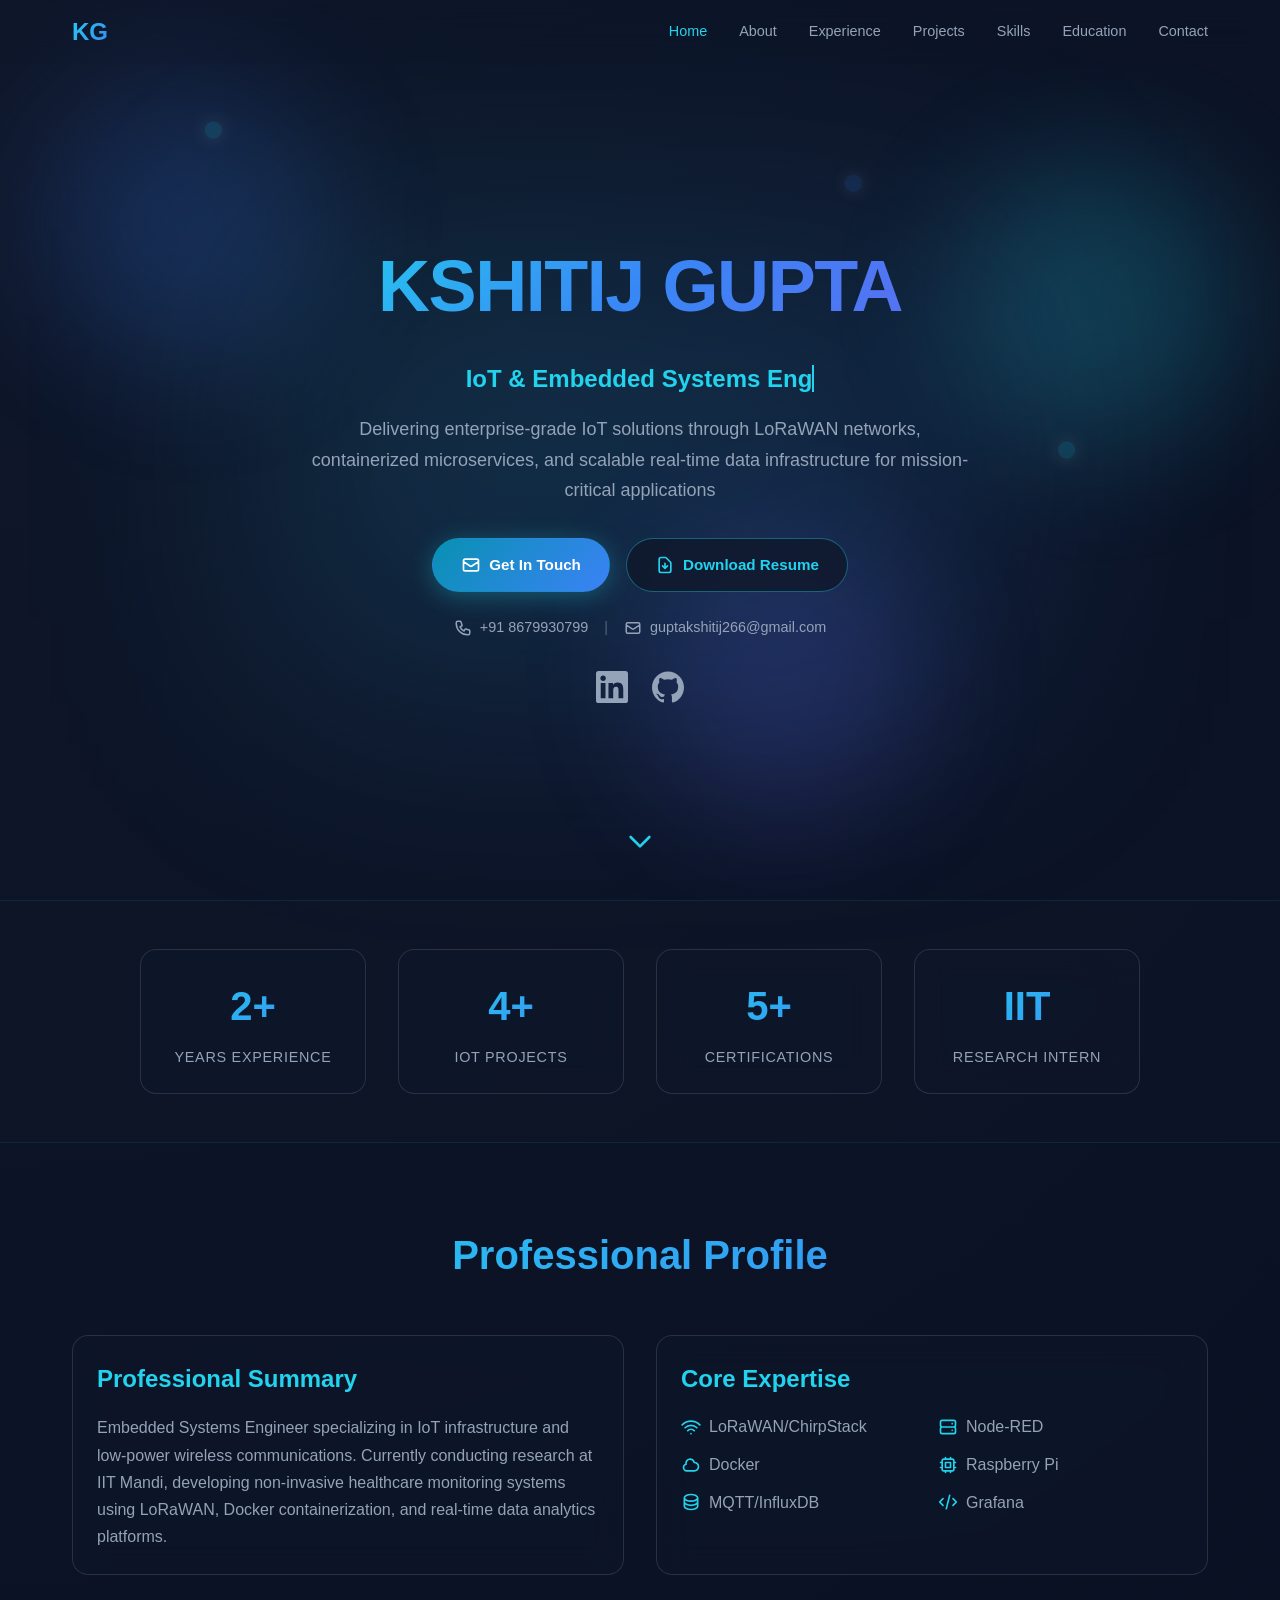
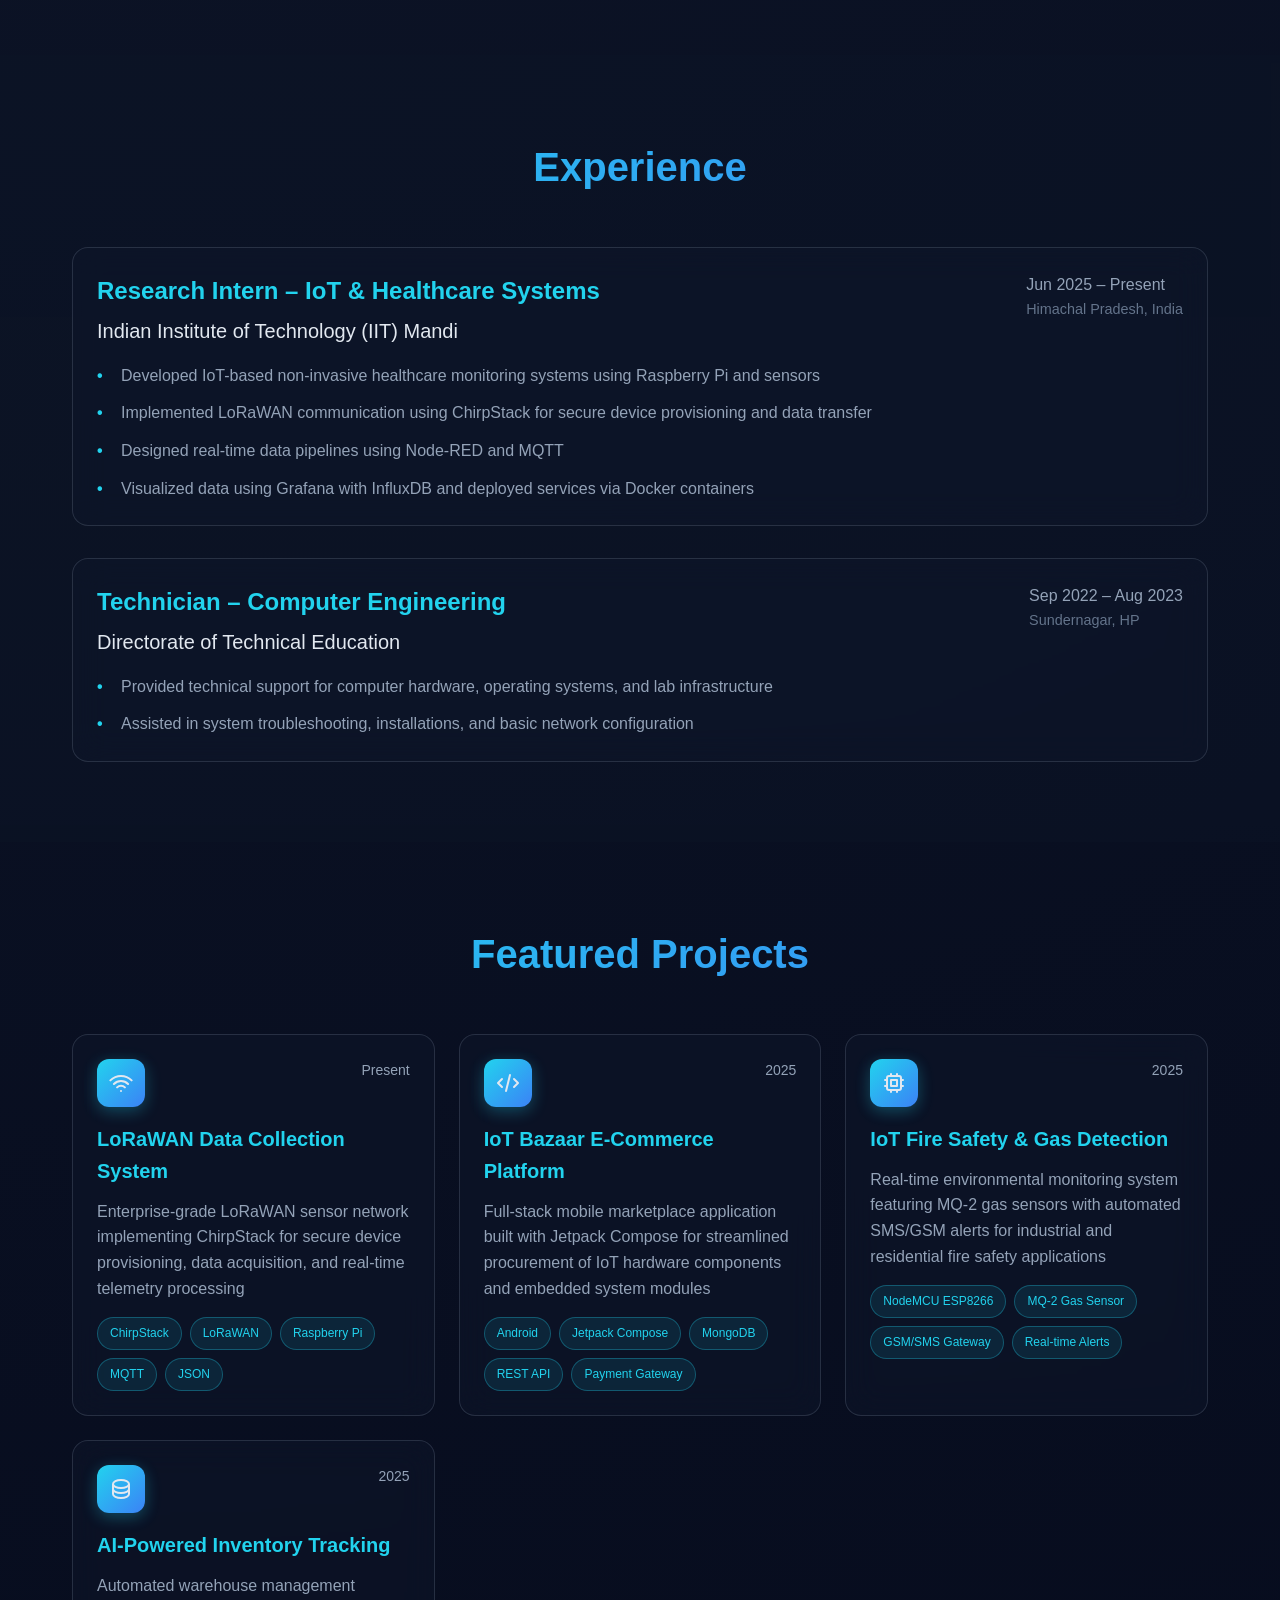
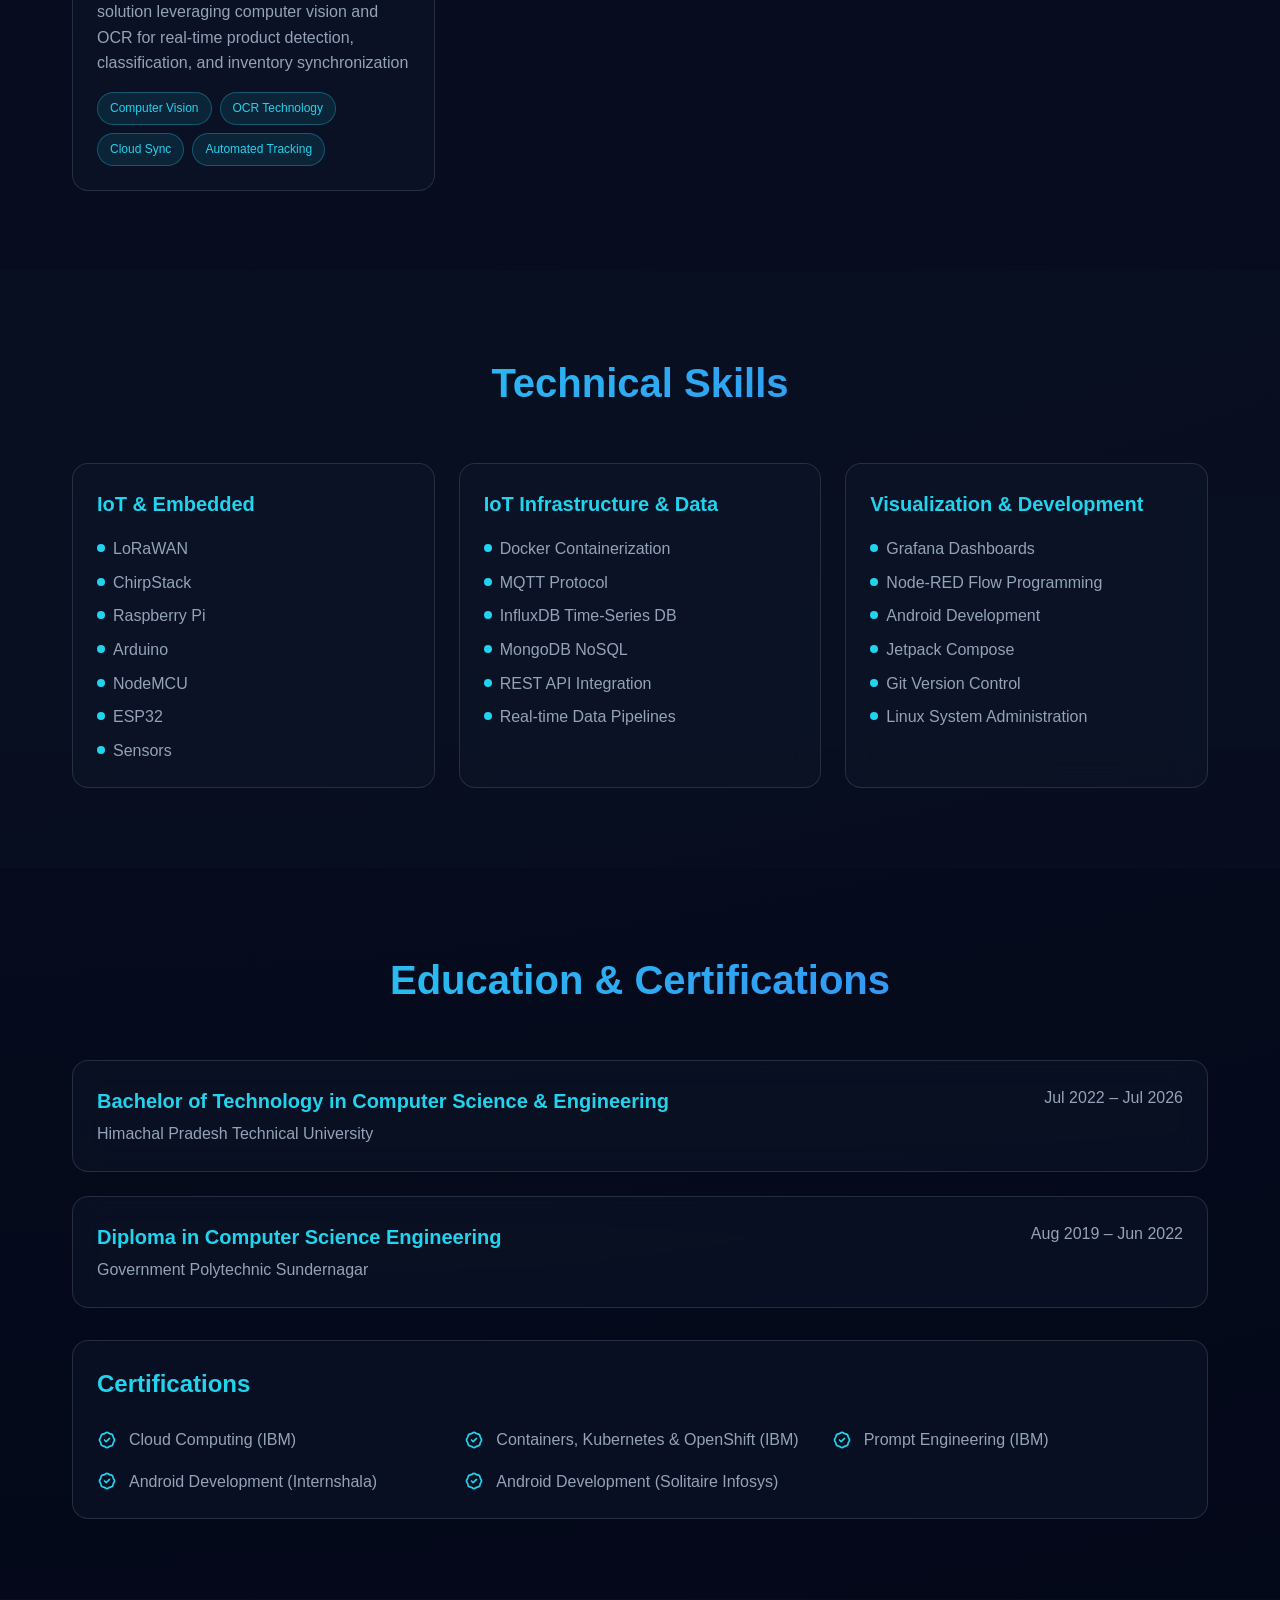
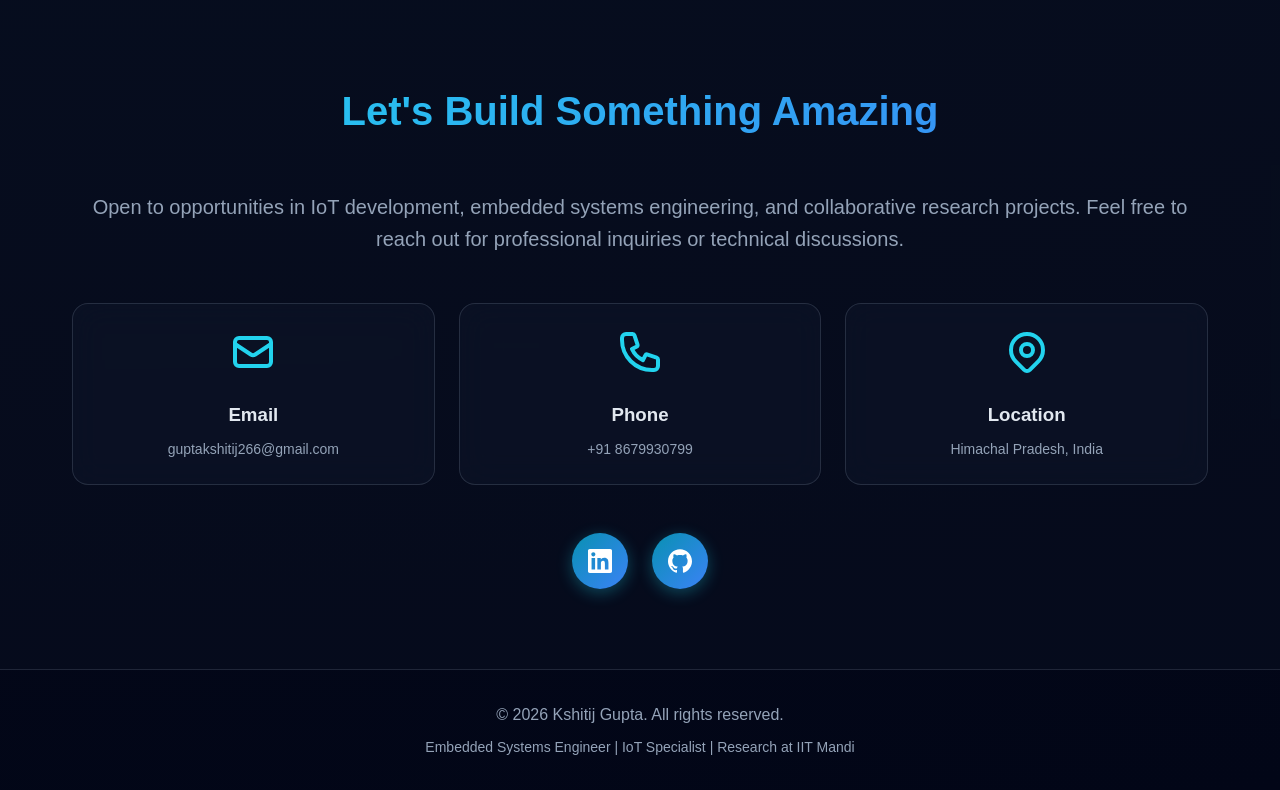
==== index.html @ f79d1b18 "Initial portfolio commit - Professional IoT & Embedded Systems portfolio" ====
<!DOCTYPE html>
<html lang="en">
<head>
  <meta charset="UTF-8">
  <meta name="viewport" content="width=device-width, initial-scale=1.0">
  <title>Kshitij Gupta - IoT & Embedded Systems Engineer | Research at IIT Mandi</title>
  <meta name="description" content="IoT & Embedded Systems Engineer specializing in LoRaWAN networks, real-time data infrastructure, and enterprise IoT solutions. Research Intern at IIT Mandi.">
  <meta name="keywords" content="IoT Engineer, Embedded Systems, LoRaWAN, MQTT, Grafana, Docker, IIT Mandi, Kshitij Gupta">
  <meta name="author" content="Kshitij Gupta">
  
  <!-- Open Graph / Social Media -->
  <meta property="og:type" content="website">
  <meta property="og:title" content="Kshitij Gupta - IoT & Embedded Systems Engineer">
  <meta property="og:description" content="Delivering enterprise-grade IoT solutions through LoRaWAN networks and scalable real-time data infrastructure.">
  <meta property="og:url" content="https://kshitijgupta2307.github.io">
  
  <meta name="twitter:card" content="summary_large_image">
  <meta name="twitter:title" content="Kshitij Gupta - IoT & Embedded Systems Engineer">
  
  <!-- Favicon -->
  <link rel="icon" type="image/svg+xml" href="data:image/svg+xml,<svg xmlns='http://www.w3.org/2000/svg' viewBox='0 0 100 100'><text y='0.9em' font-size='90'>⚡</text></svg>">
  
  <link rel="stylesheet" href="style.css">
</head>
<body>
  <!-- Animated Background -->
  <div class="bg-animation">
    <div class="blob blob-1"></div>
    <div class="blob blob-2"></div>
    <div class="blob blob-3"></div>
    <!-- IoT Animated Circuit -->
    <svg class="iot-circuit" viewBox="0 0 1200 800" xmlns="http://www.w3.org/2000/svg">
      <defs>
        <linearGradient id="circuitGradient" x1="0%" y1="0%" x2="100%" y2="100%">
          <stop offset="0%" style="stop-color:#22d3ee;stop-opacity:0.6" />
          <stop offset="100%" style="stop-color:#3b82f6;stop-opacity:0.6" />
        </linearGradient>
      </defs>
      <!-- Circuit paths -->
      <path class="circuit-line" d="M50,100 L200,100 L200,200 L350,200" stroke="url(#circuitGradient)" stroke-width="2" fill="none" />
      <path class="circuit-line" d="M600,150 L800,150 L800,300" stroke="url(#circuitGradient)" stroke-width="2" fill="none" />
      <path class="circuit-line" d="M1000,400 L1150,400 L1150,550" stroke="url(#circuitGradient)" stroke-width="2" fill="none" />
      <!-- Microchip nodes -->
      <circle class="chip-node" cx="200" cy="100" r="8" fill="#22d3ee" />
      <circle class="chip-node" cx="800" cy="150" r="8" fill="#3b82f6" />
      <circle class="chip-node" cx="1000" cy="400" r="8" fill="#22d3ee" />
      <!-- Data packets -->
      <circle class="data-packet packet-1" cx="50" cy="100" r="4" fill="#22d3ee" />
      <circle class="data-packet packet-2" cx="600" cy="150" r="4" fill="#3b82f6" />
      <circle class="data-packet packet-3" cx="1000" cy="400" r="4" fill="#22d3ee" />
    </svg>
  </div>

  <!-- Navigation -->
  <header class="site-header" id="header">
    <div class="wrap header-inner">
      <div class="brand-logo">KG</div>
      <nav class="nav" id="nav">
        <a href="#home" class="nav-link active">Home</a>
        <a href="#about" class="nav-link">About</a>
        <a href="#experience" class="nav-link">Experience</a>
        <a href="#projects" class="nav-link">Projects</a>
        <a href="#skills" class="nav-link">Skills</a>
        <a href="#education" class="nav-link">Education</a>
        <a href="#contact" class="nav-link">Contact</a>
      </nav>
      <button class="mobile-menu" id="mobileMenu" aria-label="Toggle menu">
        <span></span>
        <span></span>
        <span></span>
      </button>
    </div>
  </header>

  <main>
    <!-- Hero Section -->
    <section id="home" class="hero">
      <div class="wrap hero-content">
        <div class="hero-glow"></div>
        <h1 class="hero-title">KSHITIJ GUPTA</h1>
        <p class="hero-subtitle"><span id="typewriter">IoT & Embedded Systems Engineer</span></p>
          <p class="hero-description">Delivering enterprise-grade IoT solutions through LoRaWAN networks, containerized microservices, and scalable real-time data infrastructure for mission-critical applications</p>
        <div class="cta-row">
          <a href="#contact" class="btn primary">
            <svg width="20" height="20" fill="none" stroke="currentColor" viewBox="0 0 24 24"><path stroke-linecap="round" stroke-linejoin="round" stroke-width="2" d="M3 8l7.89 5.26a2 2 0 002.22 0L21 8M5 19h14a2 2 0 002-2V7a2 2 0 00-2-2H5a2 2 0 00-2 2v10a2 2 0 002 2z"/></svg>
            Get In Touch
          </a>
          <a href="Kshitij's Resume.pdf" target="_blank" class="btn secondary" download>
            <svg width="20" height="20" fill="none" stroke="currentColor" viewBox="0 0 24 24"><path stroke-linecap="round" stroke-linejoin="round" stroke-width="2" d="M12 10v6m0 0l-3-3m3 3l3-3m2 8H7a2 2 0 01-2-2V5a2 2 0 012-2h5.586a1 1 0 01.707.293l5.414 5.414a1 1 0 01.293.707V19a2 2 0 01-2 2z"/></svg>
            Download Resume
          </a>
        </div>
        
        <div class="quick-contact">
          <a href="tel:+918679930799" class="contact-link">
            <svg width="18" height="18" fill="none" stroke="currentColor" viewBox="0 0 24 24"><path stroke-linecap="round" stroke-linejoin="round" stroke-width="2" d="M3 5a2 2 0 012-2h3.28a1 1 0 01.948.684l1.498 4.493a1 1 0 01-.502 1.21l-2.257 1.13a11.042 11.042 0 005.516 5.516l1.13-2.257a1 1 0 011.21-.502l4.493 1.498a1 1 0 01.684.949V19a2 2 0 01-2 2h-1C9.716 21 3 14.284 3 6V5z"/></svg>
            +91 8679930799
          </a>
          <span class="divider">|</span>
          <a href="https://mail.google.com/mail/?view=cm&fs=1&to=guptakshitij266@gmail.com" target="_blank" rel="noopener" class="contact-link">
            <svg width="18" height="18" fill="none" stroke="currentColor" viewBox="0 0 24 24"><path stroke-linecap="round" stroke-linejoin="round" stroke-width="2" d="M3 8l7.89 5.26a2 2 0 002.22 0L21 8M5 19h14a2 2 0 002-2V7a2 2 0 00-2-2H5a2 2 0 00-2 2v10a2 2 0 002 2z"/></svg>
            guptakshitij266@gmail.com
          </a>
        </div>

        <div class="social-links">
          <a href="https://www.linkedin.com/in/kshitij-gupta-a3615921b/" target="_blank" rel="noopener" class="social-link">
            <svg width="32" height="32" fill="currentColor" viewBox="0 0 24 24"><path d="M20.447 20.452h-3.554v-5.569c0-1.328-.027-3.037-1.852-3.037-1.853 0-2.136 1.445-2.136 2.939v5.667H9.351V9h3.414v1.561h.046c.477-.9 1.637-1.85 3.37-1.85 3.601 0 4.267 2.37 4.267 5.455v6.286zM5.337 7.433c-1.144 0-2.063-.926-2.063-2.065 0-1.138.92-2.063 2.063-2.063 1.14 0 2.064.925 2.064 2.063 0 1.139-.925 2.065-2.064 2.065zm1.782 13.019H3.555V9h3.564v11.452zM22.225 0H1.771C.792 0 0 .774 0 1.729v20.542C0 23.227.792 24 1.771 24h20.451C23.2 24 24 23.227 24 22.271V1.729C24 .774 23.2 0 22.222 0h.003z"/></svg>
          </a>
          <a href="https://github.com/KshitijGupta2307" target="_blank" rel="noopener" class="social-link">
            <svg width="32" height="32" fill="currentColor" viewBox="0 0 24 24"><path d="M12 .297c-6.63 0-12 5.373-12 12 0 5.303 3.438 9.8 8.205 11.385.6.113.82-.258.82-.577 0-.285-.01-1.04-.015-2.04-3.338.724-4.042-1.61-4.042-1.61C4.422 18.07 3.633 17.7 3.633 17.7c-1.087-.744.084-.729.084-.729 1.205.084 1.838 1.236 1.838 1.236 1.07 1.835 2.809 1.305 3.495.998.108-.776.417-1.305.76-1.605-2.665-.3-5.466-1.332-5.466-5.93 0-1.31.465-2.38 1.235-3.22-.135-.303-.54-1.523.105-3.176 0 0 1.005-.322 3.3 1.23.96-.267 1.98-.399 3-.405 1.02.006 2.04.138 3 .405 2.28-1.552 3.285-1.23 3.285-1.23.645 1.653.24 2.873.12 3.176.765.84 1.23 1.91 1.23 3.22 0 4.61-2.805 5.625-5.475 5.92.42.36.81 1.096.81 2.22 0 1.606-.015 2.896-.015 3.286 0 .315.21.69.825.57C20.565 22.092 24 17.592 24 12.297c0-6.627-5.373-12-12-12"/></svg>
          </a>
        </div>
      </div>

      <button class="scroll-down" data-target="about">
        <svg width="32" height="32" fill="none" stroke="currentColor" viewBox="0 0 24 24"><path stroke-linecap="round" stroke-linejoin="round" stroke-width="2" d="M19 9l-7 7-7-7"/></svg>
      </button>
    </section>

    <!-- Stats Section -->
    <section class="stats-section">
      <div class="wrap">
        <div class="stats-grid">
          <div class="stat-card">
            <div class="stat-number">2+</div>
            <div class="stat-label">Years Experience</div>
          </div>
          <div class="stat-card">
            <div class="stat-number">4+</div>
            <div class="stat-label">IoT Projects</div>
          </div>
          <div class="stat-card">
            <div class="stat-number">5+</div>
            <div class="stat-label">Certifications</div>
          </div>
          <div class="stat-card">
            <div class="stat-number">IIT</div>
            <div class="stat-label">Research Intern</div>
          </div>
        </div>
      </div>
    </section>

    <!-- About Section -->
    <section id="about" class="section">
      <div class="wrap">
        <h2 class="section-title">Professional Profile</h2>
        <div class="about-grid">
          <div class="card hover-lift">
            <h3 class="card-title">Professional Summary</h3>
            <p class="card-text">Embedded Systems Engineer specializing in IoT infrastructure and low-power wireless communications. Currently conducting research at IIT Mandi, developing non-invasive healthcare monitoring systems using LoRaWAN, Docker containerization, and real-time data analytics platforms.</p>
          </div>
          <div class="card hover-lift">
            <h3 class="card-title">Core Expertise</h3>
            <div class="expertise-grid">
              <div class="expertise-item">
                <svg width="20" height="20" fill="none" stroke="currentColor" viewBox="0 0 24 24"><path stroke-linecap="round" stroke-linejoin="round" stroke-width="2" d="M8.111 16.404a5.5 5.5 0 017.778 0M12 20h.01m-7.08-7.071c3.904-3.905 10.236-3.905 14.141 0M1.394 9.393c5.857-5.857 15.355-5.857 21.213 0"/></svg>
                <span>LoRaWAN/ChirpStack</span>
              </div>
              <div class="expertise-item">
                <svg width="20" height="20" fill="none" stroke="currentColor" viewBox="0 0 24 24"><path stroke-linecap="round" stroke-linejoin="round" stroke-width="2" d="M5 12h14M5 12a2 2 0 01-2-2V6a2 2 0 012-2h14a2 2 0 012 2v4a2 2 0 01-2 2M5 12a2 2 0 00-2 2v4a2 2 0 002 2h14a2 2 0 002-2v-4a2 2 0 00-2-2m-2-4h.01M17 16h.01"/></svg>
                <span>Node-RED</span>
              </div>
              <div class="expertise-item">
                <svg width="20" height="20" fill="none" stroke="currentColor" viewBox="0 0 24 24"><path stroke-linecap="round" stroke-linejoin="round" stroke-width="2" d="M3 15a4 4 0 004 4h9a5 5 0 10-.1-9.999 5.002 5.002 0 10-9.78 2.096A4.001 4.001 0 003 15z"/></svg>
                <span>Docker</span>
              </div>
              <div class="expertise-item">
                <svg width="20" height="20" fill="none" stroke="currentColor" viewBox="0 0 24 24"><path stroke-linecap="round" stroke-linejoin="round" stroke-width="2" d="M9 3v2m6-2v2M9 19v2m6-2v2M5 9H3m2 6H3m18-6h-2m2 6h-2M7 19h10a2 2 0 002-2V7a2 2 0 00-2-2H7a2 2 0 00-2 2v10a2 2 0 002 2zM9 9h6v6H9V9z"/></svg>
                <span>Raspberry Pi</span>
              </div>
              <div class="expertise-item">
                <svg width="20" height="20" fill="none" stroke="currentColor" viewBox="0 0 24 24"><path stroke-linecap="round" stroke-linejoin="round" stroke-width="2" d="M4 7v10c0 2.21 3.582 4 8 4s8-1.79 8-4V7M4 7c0 2.21 3.582 4 8 4s8-1.79 8-4M4 7c0-2.21 3.582-4 8-4s8 1.79 8 4m0 5c0 2.21-3.582 4-8 4s-8-1.79-8-4"/></svg>
                <span>MQTT/InfluxDB</span>
              </div>
              <div class="expertise-item">
                <svg width="20" height="20" fill="none" stroke="currentColor" viewBox="0 0 24 24"><path stroke-linecap="round" stroke-linejoin="round" stroke-width="2" d="M10 20l4-16m4 4l4 4-4 4M6 16l-4-4 4-4"/></svg>
                <span>Grafana</span>
              </div>
            </div>
          </div>
        </div>
      </div>
    </section>

    <!-- Experience Section -->
    <section id="experience" class="section alt-bg">
      <div class="wrap">
        <h2 class="section-title">Experience</h2>
        <div class="experience-list">
          <div class="card hover-lift">
            <div class="exp-header">
              <div class="exp-main">
                <h3 class="exp-title">Research Intern – IoT & Healthcare Systems</h3>
                <p class="exp-company">Indian Institute of Technology (IIT) Mandi</p>
              </div>
              <div class="exp-meta">
                <p class="exp-date">Jun 2025 – Present</p>
                <p class="exp-location">Himachal Pradesh, India</p>
              </div>
            </div>
            <ul class="exp-points">
              <li>Developed IoT-based non-invasive healthcare monitoring systems using Raspberry Pi and sensors</li>
              <li>Implemented LoRaWAN communication using ChirpStack for secure device provisioning and data transfer</li>
              <li>Designed real-time data pipelines using Node-RED and MQTT</li>
              <li>Visualized data using Grafana with InfluxDB and deployed services via Docker containers</li>
            </ul>
          </div>

          <div class="card hover-lift">
            <div class="exp-header">
              <div class="exp-main">
                <h3 class="exp-title">Technician – Computer Engineering</h3>
                <p class="exp-company">Directorate of Technical Education</p>
              </div>
              <div class="exp-meta">
                <p class="exp-date">Sep 2022 – Aug 2023</p>
                <p class="exp-location">Sundernagar, HP</p>
              </div>
            </div>
            <ul class="exp-points">
              <li>Provided technical support for computer hardware, operating systems, and lab infrastructure</li>
              <li>Assisted in system troubleshooting, installations, and basic network configuration</li>
            </ul>
          </div>
        </div>
      </div>
    </section>

    <!-- Projects Section -->
    <section id="projects" class="section">
      <div class="wrap">
        <h2 class="section-title">Featured Projects</h2>
        <div class="project-grid">
          <div class="card hover-lift project-card">
            <div class="project-icon">
              <svg width="24" height="24" fill="none" stroke="currentColor" viewBox="0 0 24 24"><path stroke-linecap="round" stroke-linejoin="round" stroke-width="2" d="M8.111 16.404a5.5 5.5 0 017.778 0M12 20h.01m-7.08-7.071c3.904-3.905 10.236-3.905 14.141 0M1.394 9.393c5.857-5.857 15.355-5.857 21.213 0"/></svg>
            </div>
            <span class="project-date">Present</span>
            <h3 class="project-title">LoRaWAN Data Collection System</h3>
            <p class="project-desc">Enterprise-grade LoRaWAN sensor network implementing ChirpStack for secure device provisioning, data acquisition, and real-time telemetry processing</p>
            <div class="tech-tags">
              <span>ChirpStack</span>
              <span>LoRaWAN</span>
              <span>Raspberry Pi</span>
              <span>MQTT</span>
              <span>JSON</span>
            </div>
          </div>

          <div class="card hover-lift project-card">
            <div class="project-icon">
              <svg width="24" height="24" fill="none" stroke="currentColor" viewBox="0 0 24 24"><path stroke-linecap="round" stroke-linejoin="round" stroke-width="2" d="M10 20l4-16m4 4l4 4-4 4M6 16l-4-4 4-4"/></svg>
            </div>
            <span class="project-date">2025</span>
            <h3 class="project-title">IoT Bazaar E-Commerce Platform</h3>
            <p class="project-desc">Full-stack mobile marketplace application built with Jetpack Compose for streamlined procurement of IoT hardware components and embedded system modules</p>
            <div class="tech-tags">
              <span>Android</span>
              <span>Jetpack Compose</span>
              <span>MongoDB</span>
              <span>REST API</span>
              <span>Payment Gateway</span>
            </div>
          </div>

          <div class="card hover-lift project-card">
            <div class="project-icon">
              <svg width="24" height="24" fill="none" stroke="currentColor" viewBox="0 0 24 24"><path stroke-linecap="round" stroke-linejoin="round" stroke-width="2" d="M9 3v2m6-2v2M9 19v2m6-2v2M5 9H3m2 6H3m18-6h-2m2 6h-2M7 19h10a2 2 0 002-2V7a2 2 0 00-2-2H7a2 2 0 00-2 2v10a2 2 0 002 2zM9 9h6v6H9V9z"/></svg>
            </div>
            <span class="project-date">2025</span>
            <h3 class="project-title">IoT Fire Safety & Gas Detection</h3>
            <p class="project-desc">Real-time environmental monitoring system featuring MQ-2 gas sensors with automated SMS/GSM alerts for industrial and residential fire safety applications</p>
            <div class="tech-tags">
              <span>NodeMCU ESP8266</span>
              <span>MQ-2 Gas Sensor</span>
              <span>GSM/SMS Gateway</span>
              <span>Real-time Alerts</span>
            </div>
          </div>

          <div class="card hover-lift project-card">
            <div class="project-icon">
              <svg width="24" height="24" fill="none" stroke="currentColor" viewBox="0 0 24 24"><path stroke-linecap="round" stroke-linejoin="round" stroke-width="2" d="M4 7v10c0 2.21 3.582 4 8 4s8-1.79 8-4V7M4 7c0 2.21 3.582 4 8 4s8-1.79 8-4M4 7c0-2.21 3.582-4 8-4s8 1.79 8 4m0 5c0 2.21-3.582 4-8 4s-8-1.79-8-4"/></svg>
            </div>
            <span class="project-date">2025</span>
            <h3 class="project-title">AI-Powered Inventory Tracking</h3>
            <p class="project-desc">Automated warehouse management solution leveraging computer vision and OCR for real-time product detection, classification, and inventory synchronization</p>
            <div class="tech-tags">
              <span>Computer Vision</span>
              <span>OCR Technology</span>
              <span>Cloud Sync</span>
              <span>Automated Tracking</span>
            </div>
          </div>
        </div>
      </div>
    </section>

    <!-- Skills Section -->
    <section id="skills" class="section alt-bg">
      <div class="wrap">
        <h2 class="section-title">Technical Skills</h2>
        <div class="skills-grid">
          <div class="card hover-lift skills-card">
            <h3 class="skills-category">IoT & Embedded</h3>
            <ul class="skills-list">
              <li>LoRaWAN</li>
              <li>ChirpStack</li>
              <li>Raspberry Pi</li>
              <li>Arduino</li>
              <li>NodeMCU</li>
              <li>ESP32</li>
              <li>Sensors</li>
            </ul>
          </div>

          <div class="card hover-lift skills-card">
            <h3 class="skills-category">IoT Infrastructure & Data</h3>
            <ul class="skills-list">
              <li>Docker Containerization</li>
              <li>MQTT Protocol</li>
              <li>InfluxDB Time-Series DB</li>
              <li>MongoDB NoSQL</li>
              <li>REST API Integration</li>
              <li>Real-time Data Pipelines</li>
            </ul>
          </div>

          <div class="card hover-lift skills-card">
            <h3 class="skills-category">Visualization & Development</h3>
            <ul class="skills-list">
              <li>Grafana Dashboards</li>
              <li>Node-RED Flow Programming</li>
              <li>Android Development</li>
              <li>Jetpack Compose</li>
              <li>Git Version Control</li>
              <li>Linux System Administration</li>
            </ul>
          </div>
        </div>
      </div>
    </section>

    <!-- Education Section -->
    <section id="education" class="section">
      <div class="wrap">
        <h2 class="section-title">Education & Certifications</h2>
        
        <div class="education-list">
          <div class="card hover-lift">
            <div class="edu-header">
              <div class="edu-main">
                <h3 class="edu-degree">Bachelor of Technology in Computer Science & Engineering</h3>
                <p class="edu-school">Himachal Pradesh Technical University</p>
              </div>
              <p class="edu-date">Jul 2022 – Jul 2026</p>
            </div>
          </div>

          <div class="card hover-lift">
            <div class="edu-header">
              <div class="edu-main">
                <h3 class="edu-degree">Diploma in Computer Science Engineering</h3>
                <p class="edu-school">Government Polytechnic Sundernagar</p>
              </div>
              <p class="edu-date">Aug 2019 – Jun 2022</p>
            </div>
          </div>
        </div>

        <div class="card hover-lift certifications">
          <h3 class="cert-title">Certifications</h3>
          <div class="cert-grid">
            <div class="cert-item">
              <svg width="20" height="20" fill="none" stroke="currentColor" viewBox="0 0 24 24"><path stroke-linecap="round" stroke-linejoin="round" stroke-width="2" d="M9 12l2 2 4-4M7.835 4.697a3.42 3.42 0 001.946-.806 3.42 3.42 0 014.438 0 3.42 3.42 0 001.946.806 3.42 3.42 0 013.138 3.138 3.42 3.42 0 00.806 1.946 3.42 3.42 0 010 4.438 3.42 3.42 0 00-.806 1.946 3.42 3.42 0 01-3.138 3.138 3.42 3.42 0 00-1.946.806 3.42 3.42 0 01-4.438 0 3.42 3.42 0 00-1.946-.806 3.42 3.42 0 01-3.138-3.138 3.42 3.42 0 00-.806-1.946 3.42 3.42 0 010-4.438 3.42 3.42 0 00.806-1.946 3.42 3.42 0 013.138-3.138z"/></svg>
              <span>Cloud Computing (IBM)</span>
            </div>
            <div class="cert-item">
              <svg width="20" height="20" fill="none" stroke="currentColor" viewBox="0 0 24 24"><path stroke-linecap="round" stroke-linejoin="round" stroke-width="2" d="M9 12l2 2 4-4M7.835 4.697a3.42 3.42 0 001.946-.806 3.42 3.42 0 014.438 0 3.42 3.42 0 001.946.806 3.42 3.42 0 013.138 3.138 3.42 3.42 0 00.806 1.946 3.42 3.42 0 010 4.438 3.42 3.42 0 00-.806 1.946 3.42 3.42 0 01-3.138 3.138 3.42 3.42 0 00-1.946.806 3.42 3.42 0 01-4.438 0 3.42 3.42 0 00-1.946-.806 3.42 3.42 0 01-3.138-3.138 3.42 3.42 0 00-.806-1.946 3.42 3.42 0 010-4.438 3.42 3.42 0 00.806-1.946 3.42 3.42 0 013.138-3.138z"/></svg>
              <span>Containers, Kubernetes & OpenShift (IBM)</span>
            </div>
            <div class="cert-item">
              <svg width="20" height="20" fill="none" stroke="currentColor" viewBox="0 0 24 24"><path stroke-linecap="round" stroke-linejoin="round" stroke-width="2" d="M9 12l2 2 4-4M7.835 4.697a3.42 3.42 0 001.946-.806 3.42 3.42 0 014.438 0 3.42 3.42 0 001.946.806 3.42 3.42 0 013.138 3.138 3.42 3.42 0 00.806 1.946 3.42 3.42 0 010 4.438 3.42 3.42 0 00-.806 1.946 3.42 3.42 0 01-3.138 3.138 3.42 3.42 0 00-1.946.806 3.42 3.42 0 01-4.438 0 3.42 3.42 0 00-1.946-.806 3.42 3.42 0 01-3.138-3.138 3.42 3.42 0 00-.806-1.946 3.42 3.42 0 010-4.438 3.42 3.42 0 00.806-1.946 3.42 3.42 0 013.138-3.138z"/></svg>
              <span>Prompt Engineering (IBM)</span>
            </div>
            <div class="cert-item">
              <svg width="20" height="20" fill="none" stroke="currentColor" viewBox="0 0 24 24"><path stroke-linecap="round" stroke-linejoin="round" stroke-width="2" d="M9 12l2 2 4-4M7.835 4.697a3.42 3.42 0 001.946-.806 3.42 3.42 0 014.438 0 3.42 3.42 0 001.946.806 3.42 3.42 0 013.138 3.138 3.42 3.42 0 00.806 1.946 3.42 3.42 0 010 4.438 3.42 3.42 0 00-.806 1.946 3.42 3.42 0 01-3.138 3.138 3.42 3.42 0 00-1.946.806 3.42 3.42 0 01-4.438 0 3.42 3.42 0 00-1.946-.806 3.42 3.42 0 01-3.138-3.138 3.42 3.42 0 00-.806-1.946 3.42 3.42 0 010-4.438 3.42 3.42 0 00.806-1.946 3.42 3.42 0 013.138-3.138z"/></svg>
              <span>Android Development (Internshala)</span>
            </div>
            <div class="cert-item">
              <svg width="20" height="20" fill="none" stroke="currentColor" viewBox="0 0 24 24"><path stroke-linecap="round" stroke-linejoin="round" stroke-width="2" d="M9 12l2 2 4-4M7.835 4.697a3.42 3.42 0 001.946-.806 3.42 3.42 0 014.438 0 3.42 3.42 0 001.946.806 3.42 3.42 0 013.138 3.138 3.42 3.42 0 00.806 1.946 3.42 3.42 0 010 4.438 3.42 3.42 0 00-.806 1.946 3.42 3.42 0 01-3.138 3.138 3.42 3.42 0 00-1.946.806 3.42 3.42 0 01-4.438 0 3.42 3.42 0 00-1.946-.806 3.42 3.42 0 01-3.138-3.138 3.42 3.42 0 00-.806-1.946 3.42 3.42 0 010-4.438 3.42 3.42 0 00.806-1.946 3.42 3.42 0 013.138-3.138z"/></svg>
              <span>Android Development (Solitaire Infosys)</span>
            </div>
          </div>
        </div>
      </div>
    </section>

    <!-- Contact Section -->
    <section id="contact" class="section alt-bg">
      <div class="wrap contact-wrap">
        <h2 class="section-title">Let's Build Something Amazing</h2>
        <p class="contact-intro">Open to opportunities in IoT development, embedded systems engineering, and collaborative research projects. Feel free to reach out for professional inquiries or technical discussions.</p>

        <div class="contact-grid">
          <a href="https://mail.google.com/mail/?view=cm&fs=1&to=guptakshitij266@gmail.com" target="_blank" rel="noopener" class="card hover-lift contact-card">
            <svg class="contact-icon" width="48" height="48" fill="none" stroke="currentColor" viewBox="0 0 24 24"><path stroke-linecap="round" stroke-linejoin="round" stroke-width="2" d="M3 8l7.89 5.26a2 2 0 002.22 0L21 8M5 19h14a2 2 0 002-2V7a2 2 0 00-2-2H5a2 2 0 00-2 2v10a2 2 0 002 2z"/></svg>
            <h3>Email</h3>
            <p>guptakshitij266@gmail.com</p>
          </a>

          <a href="tel:+918679930799" class="card hover-lift contact-card">
            <svg class="contact-icon" width="48" height="48" fill="none" stroke="currentColor" viewBox="0 0 24 24"><path stroke-linecap="round" stroke-linejoin="round" stroke-width="2" d="M3 5a2 2 0 012-2h3.28a1 1 0 01.948.684l1.498 4.493a1 1 0 01-.502 1.21l-2.257 1.13a11.042 11.042 0 005.516 5.516l1.13-2.257a1 1 0 011.21-.502l4.493 1.498a1 1 0 01.684.949V19a2 2 0 01-2 2h-1C9.716 21 3 14.284 3 6V5z"/></svg>
            <h3>Phone</h3>
            <p>+91 8679930799</p>
          </a>

          <div class="card hover-lift contact-card">
            <svg class="contact-icon" width="48" height="48" fill="none" stroke="currentColor" viewBox="0 0 24 24"><path stroke-linecap="round" stroke-linejoin="round" stroke-width="2" d="M17.657 16.657L13.414 20.9a1.998 1.998 0 01-2.827 0l-4.244-4.243a8 8 0 1111.314 0z"/><path stroke-linecap="round" stroke-linejoin="round" stroke-width="2" d="M15 11a3 3 0 11-6 0 3 3 0 016 0z"/></svg>
            <h3>Location</h3>
            <p>Himachal Pradesh, India</p>
          </div>
        </div>

        <div class="social-footer">
          <a href="https://www.linkedin.com/in/kshitij-gupta-a3615921b/" target="_blank" rel="noopener" class="social-button">
            <svg width="24" height="24" fill="currentColor" viewBox="0 0 24 24"><path d="M20.447 20.452h-3.554v-5.569c0-1.328-.027-3.037-1.852-3.037-1.853 0-2.136 1.445-2.136 2.939v5.667H9.351V9h3.414v1.561h.046c.477-.9 1.637-1.85 3.37-1.85 3.601 0 4.267 2.37 4.267 5.455v6.286zM5.337 7.433c-1.144 0-2.063-.926-2.063-2.065 0-1.138.92-2.063 2.063-2.063 1.14 0 2.064.925 2.064 2.063 0 1.139-.925 2.065-2.064 2.065zm1.782 13.019H3.555V9h3.564v11.452zM22.225 0H1.771C.792 0 0 .774 0 1.729v20.542C0 23.227.792 24 1.771 24h20.451C23.2 24 24 23.227 24 22.271V1.729C24 .774 23.2 0 22.222 0h.003z"/></svg>
          </a>
          <a href="https://github.com/KshitijGupta2307" target="_blank" rel="noopener" class="social-button">
            <svg width="24" height="24" fill="currentColor" viewBox="0 0 24 24"><path d="M12 .297c-6.63 0-12 5.373-12 12 0 5.303 3.438 9.8 8.205 11.385.6.113.82-.258.82-.577 0-.285-.01-1.04-.015-2.04-3.338.724-4.042-1.61-4.042-1.61C4.422 18.07 3.633 17.7 3.633 17.7c-1.087-.744.084-.729.084-.729 1.205.084 1.838 1.236 1.838 1.236 1.07 1.835 2.809 1.305 3.495.998.108-.776.417-1.305.76-1.605-2.665-.3-5.466-1.332-5.466-5.93 0-1.31.465-2.38 1.235-3.22-.135-.303-.54-1.523.105-3.176 0 0 1.005-.322 3.3 1.23.96-.267 1.98-.399 3-.405 1.02.006 2.04.138 3 .405 2.28-1.552 3.285-1.23 3.285-1.23.645 1.653.24 2.873.12 3.176.765.84 1.23 1.91 1.23 3.22 0 4.61-2.805 5.625-5.475 5.92.42.36.81 1.096.81 2.22 0 1.606-.015 2.896-.015 3.286 0 .315.21.69.825.57C20.565 22.092 24 17.592 24 12.297c0-6.627-5.373-12-12-12"/></svg>
          </a>
        </div>
      </div>
    </section>
  </main>

  <!-- Footer -->
  <footer class="site-footer">
    <div class="wrap">
      <p>© 2026 Kshitij Gupta. All rights reserved.</p>
      <p class="footer-tech">Embedded Systems Engineer | IoT Specialist | Research at IIT Mandi</p>

    </div>
  </footer>

  <script src="script.js"></script>
</body>
</html>
---- style.css ----
:root {
  --bg-dark: #020617;
  --bg-slate: #0f172a;
  --bg-blue: #1e293b;
  --cyan: #22d3ee;
  --blue: #3b82f6;
  --text-light: #e2e8f0;
  --text-muted: #94a3b8;
  --border: rgba(148, 163, 184, 0.2);
  --glow-cyan: rgba(34, 211, 238, 0.3);
  --glow-blue: rgba(59, 130, 246, 0.3);
}

* {
  margin: 0;
  padding: 0;
  box-sizing: border-box;
}

html {
  scroll-behavior: smooth;
}

body {
  font-family: -apple-system, BlinkMacSystemFont, "Segoe UI", Roboto, "Helvetica Neue", Arial, sans-serif;
  background: radial-gradient(circle at top left, var(--bg-slate), var(--bg-dark));
  color: var(--text-light);
  line-height: 1.6;
  overflow-x: hidden;
  min-height: 100vh;
}

.wrap {
  max-width: 1200px;
  margin: 0 auto;
  padding: 0 2rem;
}

/* Animated Background */
.bg-animation {
  position: fixed;
  inset: 0;
  pointer-events: none;
  overflow: hidden;
  z-index: 0;
}

.blob {
  position: absolute;
  width: 18rem;
  height: 18rem;
  border-radius: 50%;
  filter: blur(64px);
  opacity: 0.2;
  animation: blob 7s ease-in-out infinite;
}

.blob-1 {
  top: 5rem;
  left: 2.5rem;
  background: var(--blue);
  animation-delay: 0s;
}

.blob-2 {
  top: 10rem;
  right: 2.5rem;
  background: var(--cyan);
  animation-delay: 2s;
}

.blob-3 {
  bottom: 5rem;
  left: 50%;
  background: #6366f1;
  animation-delay: 4s;
}

/* IoT Circuit Animation */
.iot-circuit {
  position: absolute;
  width: 100%;
  height: 100%;
  opacity: 0.15;
  top: 0;
  left: 0;
}

.circuit-line {
  stroke-dasharray: 500;
  stroke-dashoffset: 500;
  animation: drawLine 8s linear infinite;
}

.chip-node {
  animation: pulse-node 2s ease-in-out infinite;
  filter: drop-shadow(0 0 8px currentColor);
}

.data-packet {
  opacity: 0;
}

.packet-1 {
  animation: movePacket1 4s ease-in-out infinite;
}

.packet-2 {
  animation: movePacket2 5s ease-in-out infinite 1s;
}

.packet-3 {
  animation: movePacket3 6s ease-in-out infinite 2s;
}

@keyframes drawLine {
  0% {
    stroke-dashoffset: 500;
    opacity: 0.3;
  }
  50% {
    stroke-dashoffset: 0;
    opacity: 0.6;
  }
  100% {
    stroke-dashoffset: -500;
    opacity: 0.3;
  }
}

@keyframes pulse-node {
  0%, 100% {
    opacity: 0.6;
    transform: scale(1);
  }
  50% {
    opacity: 1;
    transform: scale(1.3);
  }
}

@keyframes movePacket1 {
  0% {
    cx: 50;
    cy: 100;
    opacity: 0;
  }
  10% {
    opacity: 1;
  }
  40% {
    cx: 200;
    cy: 100;
  }
  60% {
    cx: 200;
    cy: 200;
  }
  80% {
    cx: 350;
    cy: 200;
    opacity: 1;
  }
  100% {
    cx: 350;
    cy: 200;
    opacity: 0;
  }
}

@keyframes movePacket2 {
  0% {
    cx: 600;
    cy: 150;
    opacity: 0;
  }
  10% {
    opacity: 1;
  }
  50% {
    cx: 800;
    cy: 150;
  }
  80% {
    cx: 800;
    cy: 300;
    opacity: 1;
  }
  100% {
    cx: 800;
    cy: 300;
    opacity: 0;
  }
}

@keyframes movePacket3 {
  0% {
    cx: 1000;
    cy: 400;
    opacity: 0;
  }
  10% {
    opacity: 1;
  }
  60% {
    cx: 1150;
    cy: 400;
  }
  90% {
    cx: 1150;
    cy: 550;
    opacity: 1;
  }
  100% {
    cx: 1150;
    cy: 550;
    opacity: 0;
  }
}

@keyframes blob {
  0%, 100% { transform: translate(0, 0) scale(1); }
  33% { transform: translate(1.875rem, -3.125rem) scale(1.1); }
  66% { transform: translate(-1.25rem, 1.25rem) scale(0.9); }
}

/* Header */
.site-header {
  position: fixed;
  top: 0;
  width: 100%;
  z-index: 50;
  transition: all 0.3s ease;
  backdrop-filter: blur(16px);
}

.site-header.scrolled {
  background: rgba(2, 6, 23, 0.95);
  box-shadow: 0 4px 24px rgba(0, 0, 0, 0.4);
}

.header-inner {
  display: flex;
  justify-content: space-between;
  align-items: center;
  height: 4rem;
  position: relative;
  z-index: 1;
}

.brand-logo {
  font-size: 1.5rem;
  font-weight: 700;
  background: linear-gradient(135deg, var(--cyan), var(--blue));
  -webkit-background-clip: text;
  background-clip: text;
  -webkit-text-fill-color: transparent;
  margin-right: auto;
}

.nav {
  display: flex;
  gap: 2rem;
}

.nav-link {
  color: var(--text-muted);
  text-decoration: none;
  font-size: 0.9rem;
  transition: color 0.3s ease;
  position: relative;
}

.nav-link:hover,
.nav-link.active {
  color: var(--cyan);
}

.mobile-menu {
  display: none;
  flex-direction: column;
  gap: 4px;
  background: none;
  border: none;
  cursor: pointer;
  padding: 8px;
}

.mobile-menu span {
  width: 24px;
  height: 2px;
  background: var(--text-light);
  transition: all 0.3s ease;
}

.mobile-menu.active span:nth-child(1) {
  transform: rotate(45deg) translate(5px, 5px);
}

.mobile-menu.active span:nth-child(2) {
  opacity: 0;
}

.mobile-menu.active span:nth-child(3) {
  transform: rotate(-45deg) translate(7px, -6px);
}

/* Hero Section */
.hero {
  min-height: 100vh;
  display: flex;
  align-items: center;
  justify-content: center;
  position: relative;
  padding: 6rem 1rem 4rem;
  text-align: center;
}

.hero-content {
  position: relative;
  z-index: 1;
  max-width: 900px;
  margin: 0 auto;
}

.hero-glow {
  position: absolute;
  inset: 0;
  background: linear-gradient(135deg, var(--glow-cyan), var(--glow-blue));
  filter: blur(128px);
  opacity: 0.5;
  animation: pulse 3s ease-in-out infinite;
}

.hero-title {
  font-size: clamp(2.5rem, 8vw, 4.5rem);
  font-weight: 700;
  margin-bottom: 1rem;
  background: linear-gradient(135deg, var(--cyan) 0%, var(--blue) 50%, #6366f1 100%);
  -webkit-background-clip: text;
  background-clip: text;
  -webkit-text-fill-color: transparent;
  animation: fade-slide-up 1s ease-out;
  letter-spacing: -0.02em;
}

.hero-subtitle {
  font-size: clamp(1.25rem, 3vw, 1.5rem);
  color: var(--cyan);
  margin-bottom: 1rem;
  font-weight: 600;
  animation: fade-slide-up 1s ease-out 0.2s both;
}

.hero-description {
  font-size: clamp(0.95rem, 2vw, 1.125rem);
  color: var(--text-muted);
  max-width: 42rem;
  margin: 0 auto 2rem;
  animation: fade-slide-up 1s ease-out 0.4s both;
  line-height: 1.7;
}

.cta-row {
  display: flex;
  gap: 1rem;
  justify-content: center;
  flex-wrap: wrap;
  margin-bottom: 1.5rem;
  animation: fade-slide-up 1s ease-out 0.6s both;
}

.quick-contact {
  display: flex;
  gap: 1rem;
  justify-content: center;
  align-items: center;
  flex-wrap: wrap;
  margin-bottom: 2rem;
  font-size: 0.9rem;
  animation: fade-slide-up 1s ease-out 0.7s both;
}

.contact-link {
  display: inline-flex;
  align-items: center;
  gap: 0.5rem;
  color: var(--text-muted);
  text-decoration: none;
  transition: color 0.3s ease;
}

.contact-link:hover {
  color: var(--cyan);
}

.quick-contact .divider {
  color: var(--text-muted);
  opacity: 0.5;
}

.btn {
  display: inline-flex;
  align-items: center;
  gap: 0.5rem;
  padding: 0.875rem 1.75rem;
  border-radius: 9999px;
  text-decoration: none;
  font-weight: 600;
  font-size: 0.95rem;
  transition: all 0.3s ease;
  border: 1px solid transparent;
  white-space: nowrap;
}

.btn.primary {
  background: linear-gradient(135deg, #0891b2, var(--blue));
  color: white;
  box-shadow: 0 4px 24px var(--glow-cyan);
}

.btn.primary:hover {
  transform: translateY(-2px);
  box-shadow: 0 8px 32px var(--glow-cyan);
}

.btn.secondary {
  background: rgba(15, 23, 42, 0.8);
  border-color: rgba(34, 211, 238, 0.4);
  color: var(--cyan);
  backdrop-filter: blur(8px);
}

.btn.secondary:hover {
  background: rgba(34, 211, 238, 0.15);
  border-color: var(--cyan);
  transform: translateY(-2px);
  box-shadow: 0 4px 16px rgba(34, 211, 238, 0.3);
}

.social-links {
  display: flex;
  gap: 1.5rem;
  justify-content: center;
  animation: fade-slide-up 1s ease-out 0.8s both;
}

.social-link {
  color: var(--text-muted);
  transition: all 0.3s ease;
  display: flex;
}

.social-link:hover {
  color: var(--cyan);
  transform: scale(1.1);
}

.scroll-down {
  position: absolute;
  bottom: 2.5rem;
  left: 50%;
  transform: translateX(-50%);
  background: none;
  border: none;
  color: var(--cyan);
  cursor: pointer;
  animation: bounce 2s ease-in-out infinite;
}

@keyframes bounce {
  0%, 100% { transform: translateX(-50%) translateY(0); }
  50% { transform: translateX(-50%) translateY(-10px); }
}

@keyframes fade-slide-up {
  from {
    opacity: 0;
    transform: translateY(20px);
  }
  to {
    opacity: 1;
    transform: translateY(0);
  }
}

@keyframes pulse {
  0%, 100% { opacity: 0.5; }
  50% { opacity: 0.7; }
}

/* Stats Section */
.stats-section {
  padding: 3rem 1rem;
  background: rgba(15, 23, 42, 0.4);
  border-top: 1px solid rgba(34, 211, 238, 0.1);
  border-bottom: 1px solid rgba(34, 211, 238, 0.1);
  position: relative;
  z-index: 1;
}

.stats-grid {
  display: grid;
  grid-template-columns: repeat(auto-fit, minmax(200px, 1fr));
  gap: 2rem;
  max-width: 1000px;
  margin: 0 auto;
}

.stat-card {
  text-align: center;
  padding: 1.5rem 1rem;
  background: rgba(15, 23, 42, 0.5);
  backdrop-filter: blur(16px);
  border: 1px solid var(--border);
  border-radius: 1rem;
  transition: all 0.3s ease;
}

.stat-card:hover {
  transform: translateY(-4px);
  border-color: rgba(34, 211, 238, 0.5);
  box-shadow: 0 8px 32px rgba(0, 0, 0, 0.3);
}

.stat-number {
  font-size: 2.5rem;
  font-weight: 700;
  background: linear-gradient(135deg, var(--cyan), var(--blue));
  -webkit-background-clip: text;
  background-clip: text;
  -webkit-text-fill-color: transparent;
  margin-bottom: 0.5rem;
}

.stat-label {
  font-size: 0.9rem;
  color: var(--text-muted);
  text-transform: uppercase;
  letter-spacing: 0.05em;
}

/* Section */
.section {
  padding: 5rem 1rem;
  position: relative;
  z-index: 1;
}

.alt-bg {
  background: rgba(15, 23, 42, 0.3);
}

.section-title {
  font-size: clamp(2rem, 5vw, 2.5rem);
  font-weight: 700;
  text-align: center;
  margin-bottom: 3rem;
  background: linear-gradient(135deg, var(--cyan), var(--blue));
  -webkit-background-clip: text;
  background-clip: text;
  -webkit-text-fill-color: transparent;
}

/* Card */
.card {
  background: rgba(15, 23, 42, 0.5);
  backdrop-filter: blur(16px);
  border: 1px solid var(--border);
  border-radius: 1rem;
  padding: 1.5rem;
  transition: all 0.3s ease;
}

.hover-lift:hover {
  transform: translateY(-4px);
  border-color: rgba(34, 211, 238, 0.5);
  box-shadow: 0 8px 32px rgba(0, 0, 0, 0.3);
}

.card-title {
  font-size: 1.5rem;
  color: var(--cyan);
  margin-bottom: 1rem;
}

.card-text {
  color: var(--text-muted);
  line-height: 1.7;
}

/* About Section */
.about-grid {
  display: grid;
  grid-template-columns: repeat(auto-fit, minmax(300px, 1fr));
  gap: 2rem;
}

.expertise-grid {
  display: grid;
  grid-template-columns: repeat(2, 1fr);
  gap: 0.75rem;
}

.expertise-item {
  display: flex;
  align-items: center;
  gap: 0.5rem;
  color: var(--text-muted);
}

.expertise-item svg {
  color: var(--cyan);
  flex-shrink: 0;
}

/* Experience Section */
.experience-list {
  display: flex;
  flex-direction: column;
  gap: 2rem;
}

.exp-header {
  display: flex;
  justify-content: space-between;
  margin-bottom: 1rem;
  flex-wrap: wrap;
  gap: 1rem;
}

.exp-title {
  font-size: 1.5rem;
  color: var(--cyan);
  margin-bottom: 0.25rem;
}

.exp-company {
  font-size: 1.25rem;
  color: var(--text-light);
}

.exp-date {
  color: var(--text-muted);
}

.exp-location {
  color: #64748b;
  font-size: 0.9rem;
}

.exp-points {
  list-style: none;
  display: flex;
  flex-direction: column;
  gap: 0.75rem;
}

.exp-points li {
  color: var(--text-muted);
  padding-left: 1.5rem;
  position: relative;
}

.exp-points li::before {
  content: "•";
  color: var(--cyan);
  position: absolute;
  left: 0;
  font-weight: 700;
}

/* Projects Section */
.project-grid {
  display: grid;
  grid-template-columns: repeat(auto-fit, minmax(280px, 1fr));
  gap: 1.5rem;
}

.project-card {
  position: relative;
}

.project-icon {
  background: linear-gradient(135deg, var(--cyan), var(--blue));
  padding: 0.75rem;
  border-radius: 0.75rem;
  display: inline-flex;
  margin-bottom: 1rem;
  box-shadow: 0 4px 16px var(--glow-cyan);
}

.project-date {
  position: absolute;
  top: 1.5rem;
  right: 1.5rem;
  font-size: 0.875rem;
  color: var(--text-muted);
}

.project-title {
  font-size: 1.25rem;
  color: var(--cyan);
  margin-bottom: 0.75rem;
}

.project-desc {
  color: var(--text-muted);
  margin-bottom: 1rem;
  line-height: 1.6;
}

.tech-tags {
  display: flex;
  flex-wrap: wrap;
  gap: 0.5rem;
}

.tech-tags span {
  padding: 0.375rem 0.75rem;
  background: rgba(34, 211, 238, 0.1);
  border: 1px solid rgba(34, 211, 238, 0.3);
  border-radius: 9999px;
  font-size: 0.75rem;
  color: var(--cyan);
}

/* Skills Section */
.skills-grid {
  display: grid;
  grid-template-columns: repeat(auto-fit, minmax(250px, 1fr));
  gap: 1.5rem;
}

.skills-category {
  font-size: 1.25rem;
  color: var(--cyan);
  margin-bottom: 1rem;
}

.skills-list {
  list-style: none;
  display: flex;
  flex-direction: column;
  gap: 0.5rem;
}

.skills-list li {
  color: var(--text-muted);
  padding-left: 1rem;
  position: relative;
}

.skills-list li::before {
  content: "";
  width: 0.5rem;
  height: 0.5rem;
  background: var(--cyan);
  border-radius: 50%;
  position: absolute;
  left: 0;
  top: 0.5rem;
}

/* Education Section */
.education-list {
  display: flex;
  flex-direction: column;
  gap: 1.5rem;
  margin-bottom: 2rem;
}

.edu-header {
  display: flex;
  justify-content: space-between;
  flex-wrap: wrap;
  gap: 1rem;
}

.edu-degree {
  font-size: 1.25rem;
  color: var(--cyan);
  margin-bottom: 0.25rem;
}

.edu-school {
  color: var(--text-muted);
}

.edu-date {
  color: var(--text-muted);
}

.certifications {
  margin-top: 2rem;
}

.cert-title {
  font-size: 1.5rem;
  color: var(--cyan);
  margin-bottom: 1.5rem;
}

.cert-grid {
  display: grid;
  grid-template-columns: repeat(auto-fit, minmax(280px, 1fr));
  gap: 1rem;
}

.cert-item {
  display: flex;
  align-items: center;
  gap: 0.75rem;
  color: var(--text-muted);
}

.cert-item svg {
  color: var(--cyan);
  flex-shrink: 0;
}

/* Contact Section */
.contact-wrap {
  text-align: center;
}

.contact-intro {
  font-size: 1.25rem;
  color: var(--text-muted);
  margin-bottom: 3rem;
}

.contact-grid {
  display: grid;
  grid-template-columns: repeat(auto-fit, minmax(250px, 1fr));
  gap: 1.5rem;
  margin-bottom: 3rem;
}

.contact-card {
  text-align: center;
  text-decoration: none;
  color: inherit;
  transition: all 0.3s ease;
}

.contact-card h3 {
  font-weight: 600;
  margin: 1rem 0 0.5rem;
}

.contact-card p {
  font-size: 0.875rem;
  color: var(--text-muted);
}

.contact-icon {
  color: var(--cyan);
  margin: 0 auto;
}

.social-footer {
  display: flex;
  gap: 1.5rem;
  justify-content: center;
}

.social-button {
  background: linear-gradient(135deg, #0891b2, var(--blue));
  padding: 1rem;
  border-radius: 50%;
  display: flex;
  transition: all 0.3s ease;
  box-shadow: 0 4px 16px var(--glow-cyan);
}

.social-button:hover {
  transform: scale(1.1);
  box-shadow: 0 6px 24px var(--glow-cyan);
}

.social-button svg {
  color: white;
}

/* Footer */
.site-footer {
  padding: 2rem 1rem;
  border-top: 1px solid var(--border);
  text-align: center;
  color: var(--text-muted);
  position: relative;
  z-index: 1;
}

.footer-tech {
  font-size: 0.875rem;
  margin-top: 0.5rem;
}

/* Responsive */
@media (max-width: 768px) {
  .nav {
    position: fixed;
    top: 4rem;
    right: 0;
    background: rgba(2, 6, 23, 0.98);
    backdrop-filter: blur(16px);
    flex-direction: column;
    padding: 2rem;
    border-radius: 0 0 0 1rem;
    border: 1px solid var(--border);
    transform: translateX(100%);
    transition: transform 0.3s ease;
    box-shadow: -4px 4px 24px rgba(0, 0, 0, 0.5);
  }

  .nav.active {
    transform: translateX(0);
  }

  .mobile-menu {
    display: flex;
  }

  .hero {
    padding-top: 8rem;
    min-height: auto;
    padding-bottom: 4rem;
  }

  .hero-title {
    font-size: 2.5rem;
  }

  .hero-description {
    font-size: 1rem;
  }

  .quick-contact {
    flex-direction: column;
    gap: 0.75rem;
  }

  .quick-contact .divider {
    display: none;
  }

  .cta-row {
    flex-direction: column;
    width: 100%;
  }

  .btn {
    width: 100%;
    justify-content: center;
  }

  .stats-grid {
    grid-template-columns: repeat(2, 1fr);
    gap: 1rem;
  }

  .section {
    padding: 3rem 1rem;
  }

  .exp-header,
  .edu-header {
    flex-direction: column;
    align-items: flex-start;
  }

  .project-date {
    position: static;
    display: block;
    margin-bottom: 0.5rem;
  }

  .project-grid {
    grid-template-columns: 1fr;
  }

  .skills-grid {
    grid-template-columns: 1fr;
  }

  .about-grid {
    grid-template-columns: 1fr;
  }

  .contact-grid {
    grid-template-columns: 1fr;
  }

  .social-links {
    gap: 1.5rem;
  }

  .cert-grid {
    grid-template-columns: 1fr;
  }
}

@media (max-width: 480px) {
  .stats-grid {
    grid-template-columns: 1fr;
  }

  .hero-title {
    font-size: 2rem;
  }

  .stat-number {
    font-size: 2rem;
  }

  .section-title {
    font-size: 1.75rem;
  }
}

/* Scroll animations */
.fade-in {
  opacity: 0;
  transform: translateY(30px);
  transition: opacity 0.6s ease, transform 0.6s ease;
}

.fade-in.visible {
  opacity: 1;
  transform: translateY(0);
}
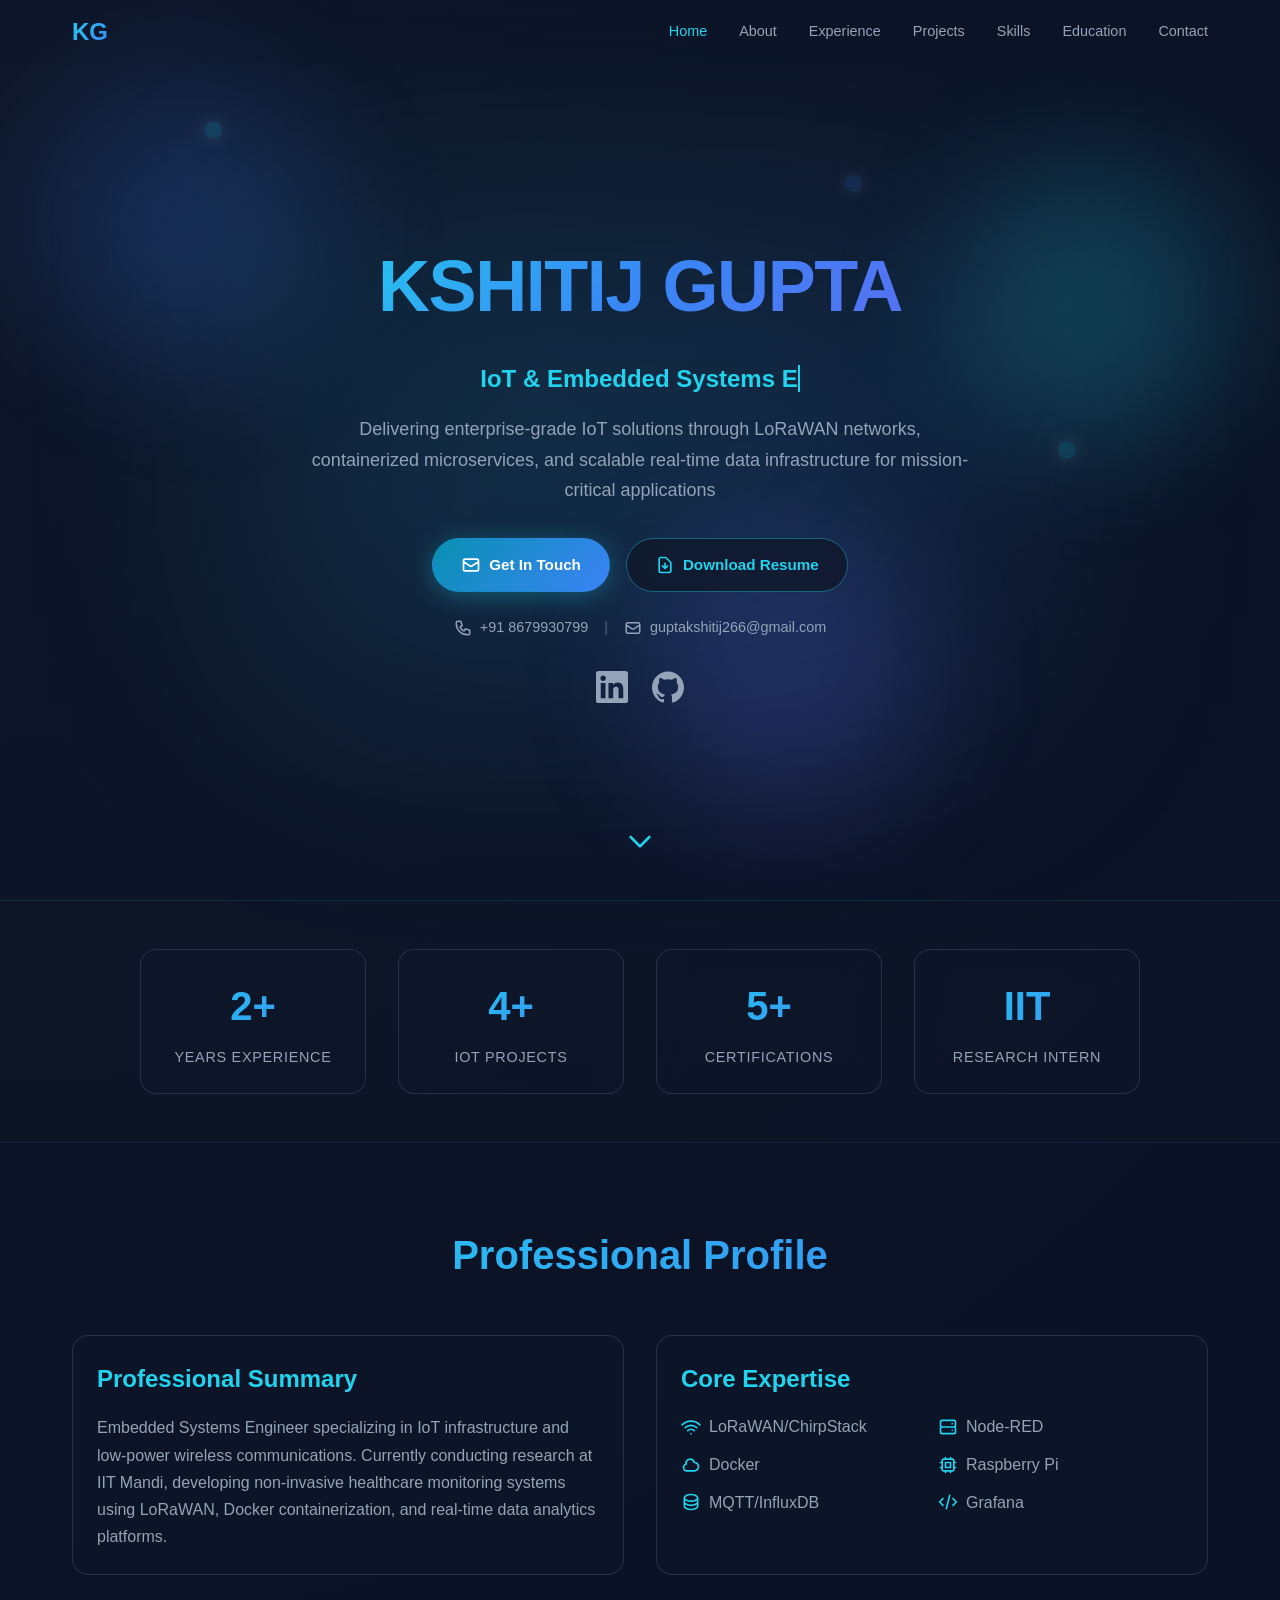
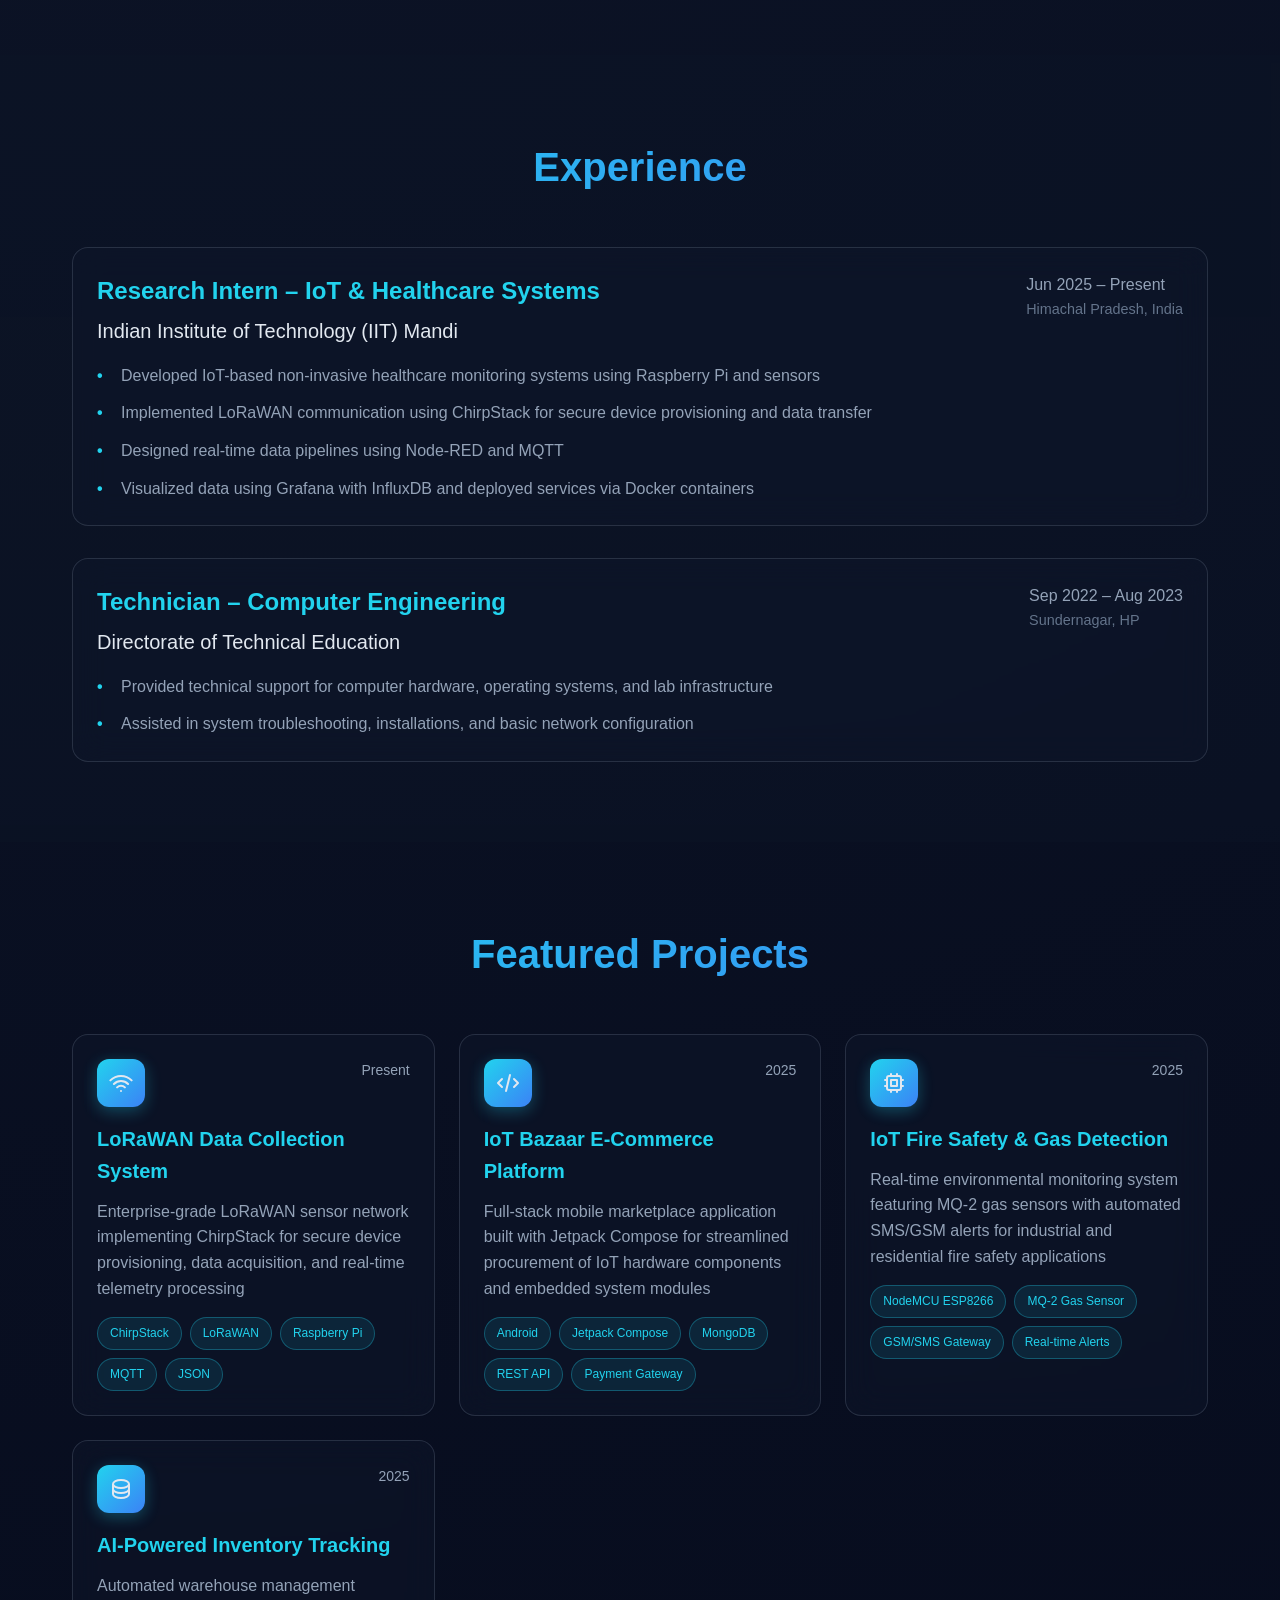
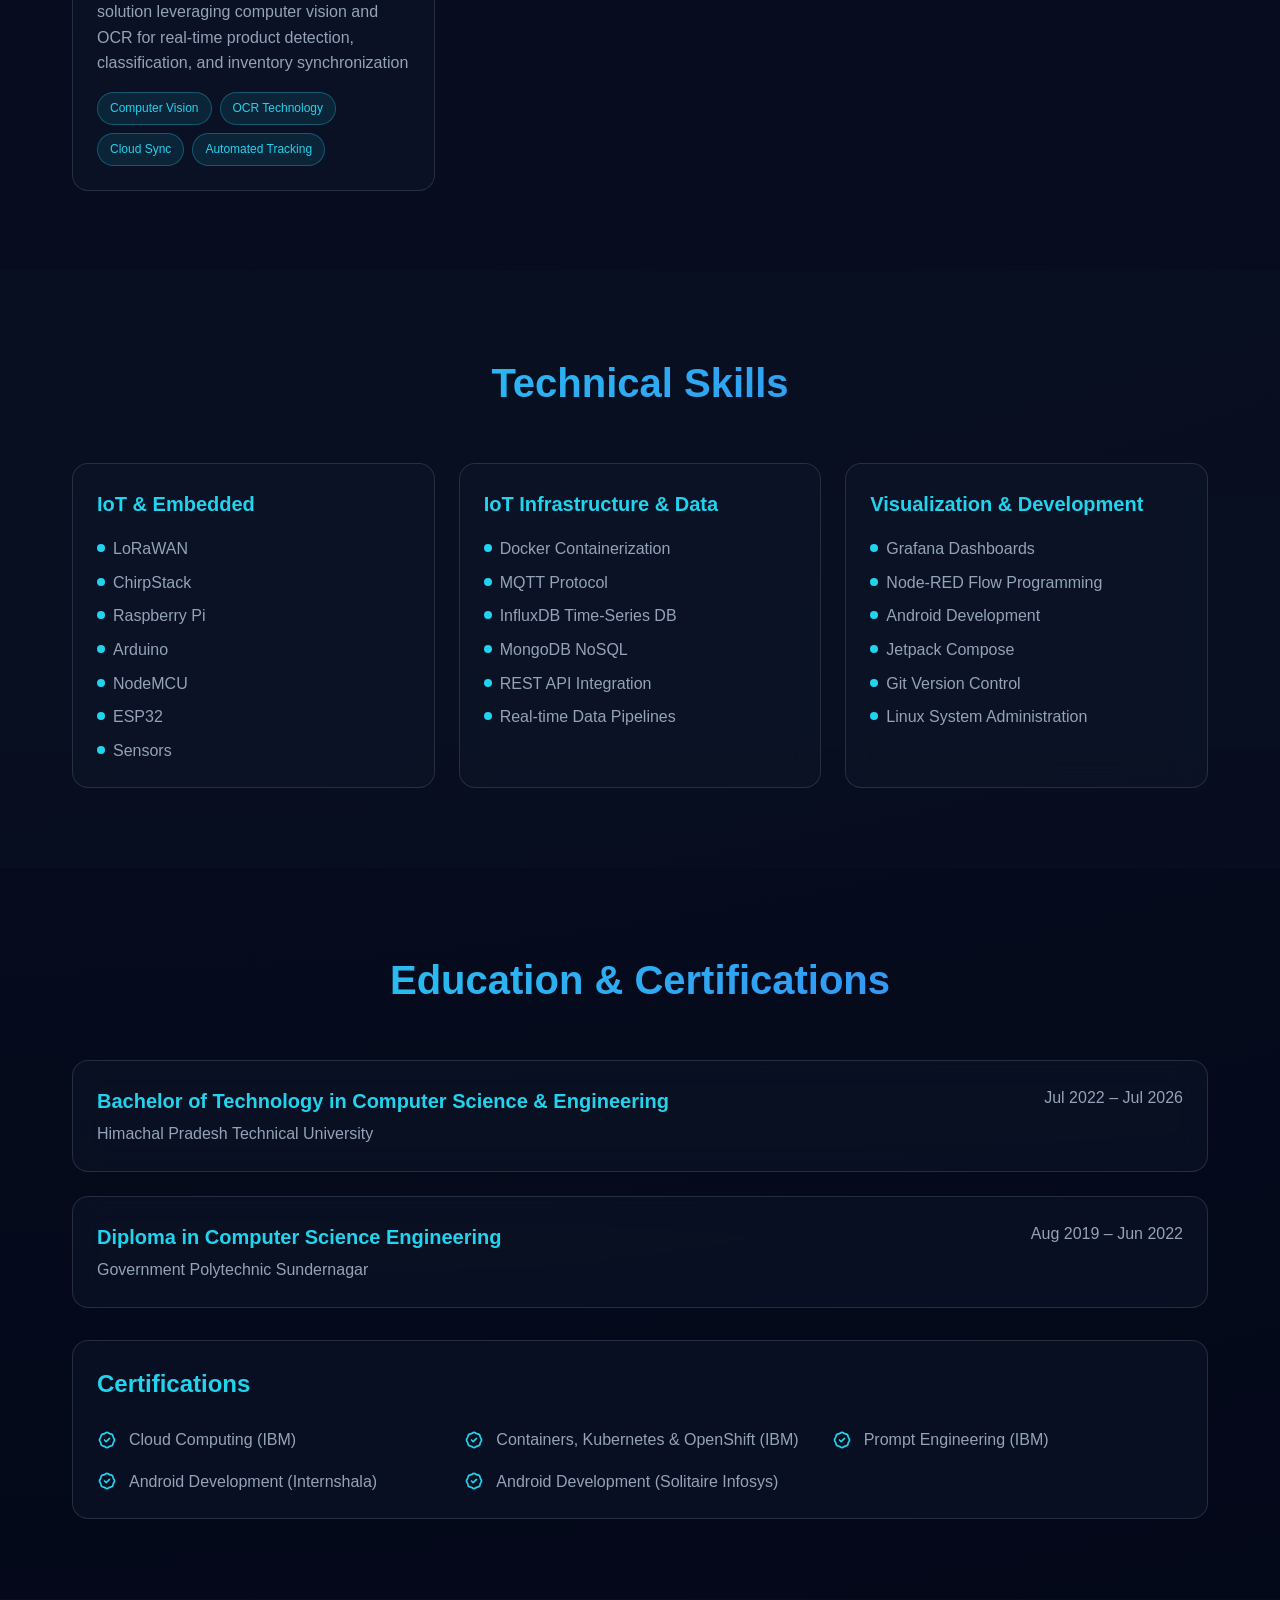
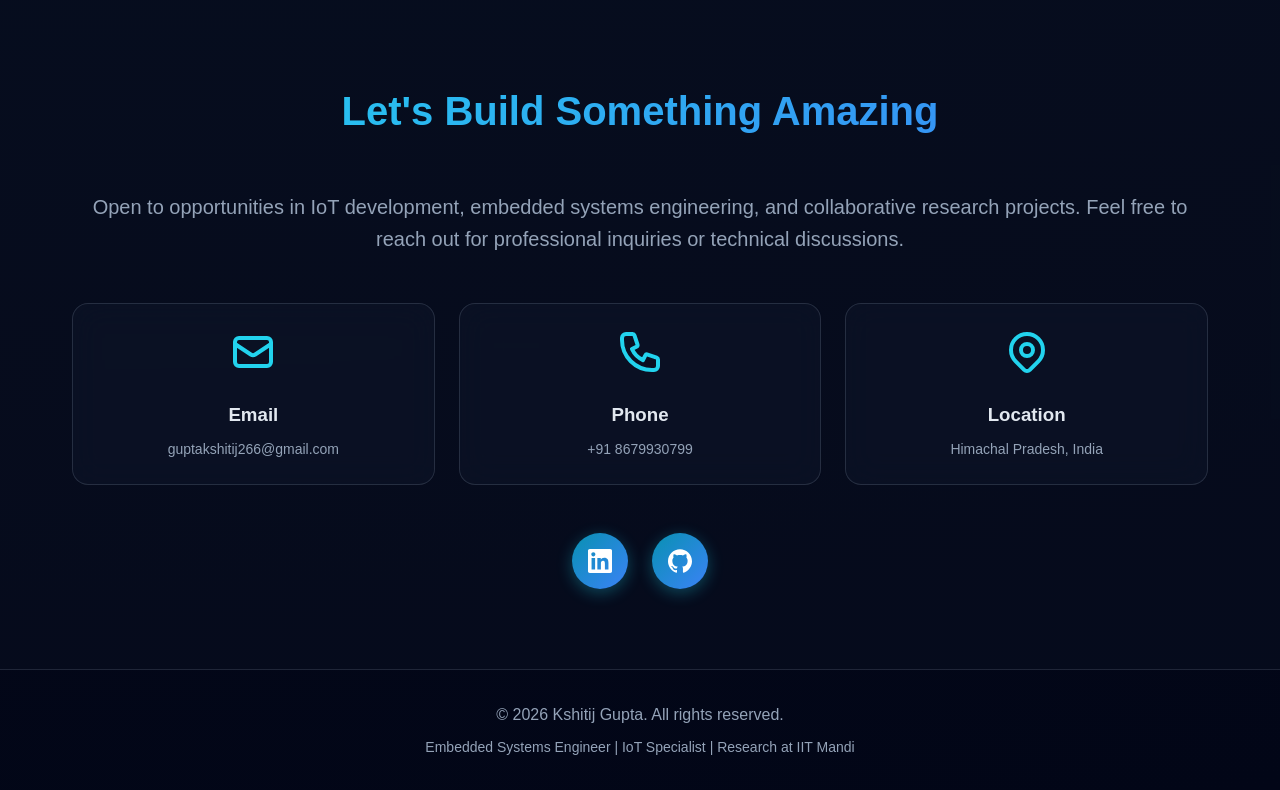
==== commit fb62d951: "Add interactive message dialog for email contact" ====
--- a/index.html
+++ b/index.html
@@ -97,7 +97,7 @@
             +91 8679930799
           </a>
           <span class="divider">|</span>
-          <a href="https://mail.google.com/mail/?view=cm&fs=1&to=guptakshitij266@gmail.com" target="_blank" rel="noopener" class="contact-link">
+          <a href="#" id="mailLink" class="contact-link">
             <svg width="18" height="18" fill="none" stroke="currentColor" viewBox="0 0 24 24"><path stroke-linecap="round" stroke-linejoin="round" stroke-width="2" d="M3 8l7.89 5.26a2 2 0 002.22 0L21 8M5 19h14a2 2 0 002-2V7a2 2 0 00-2-2H5a2 2 0 00-2 2v10a2 2 0 002 2z"/></svg>
             guptakshitij266@gmail.com
           </a>
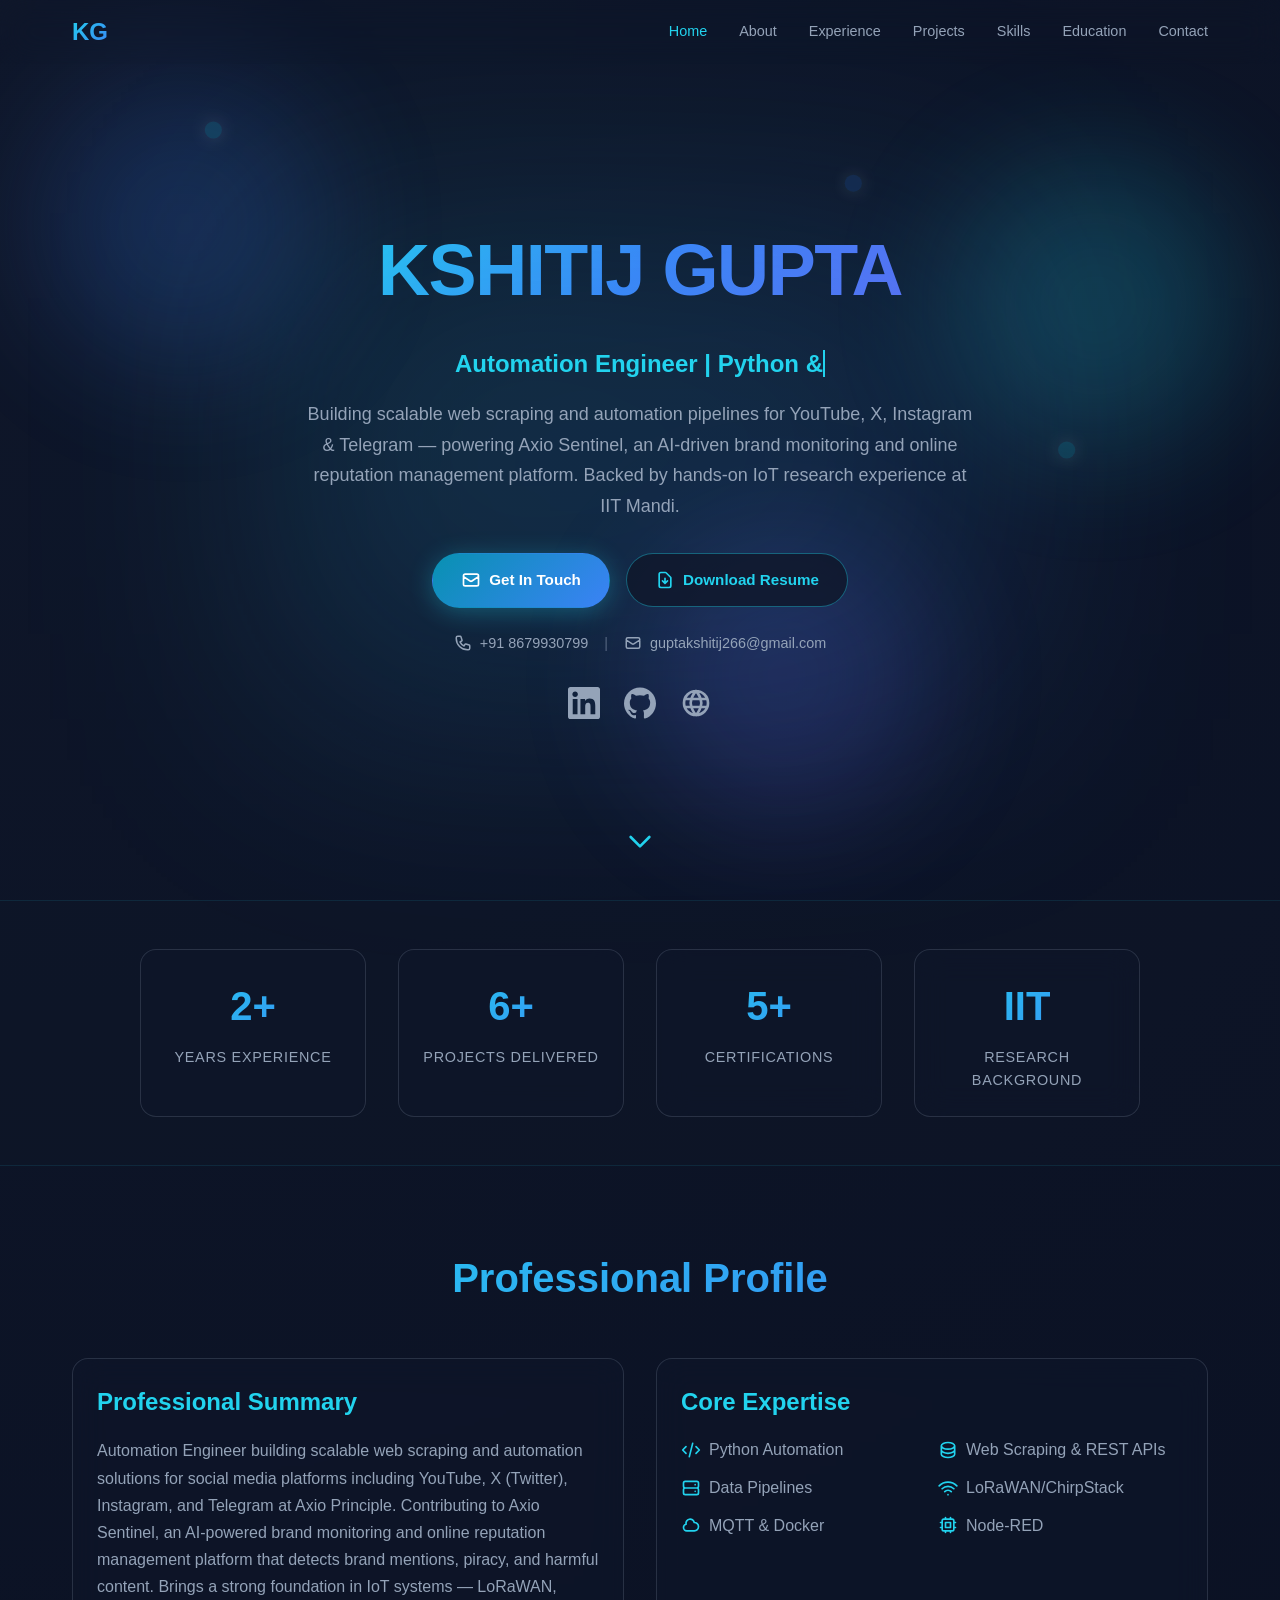
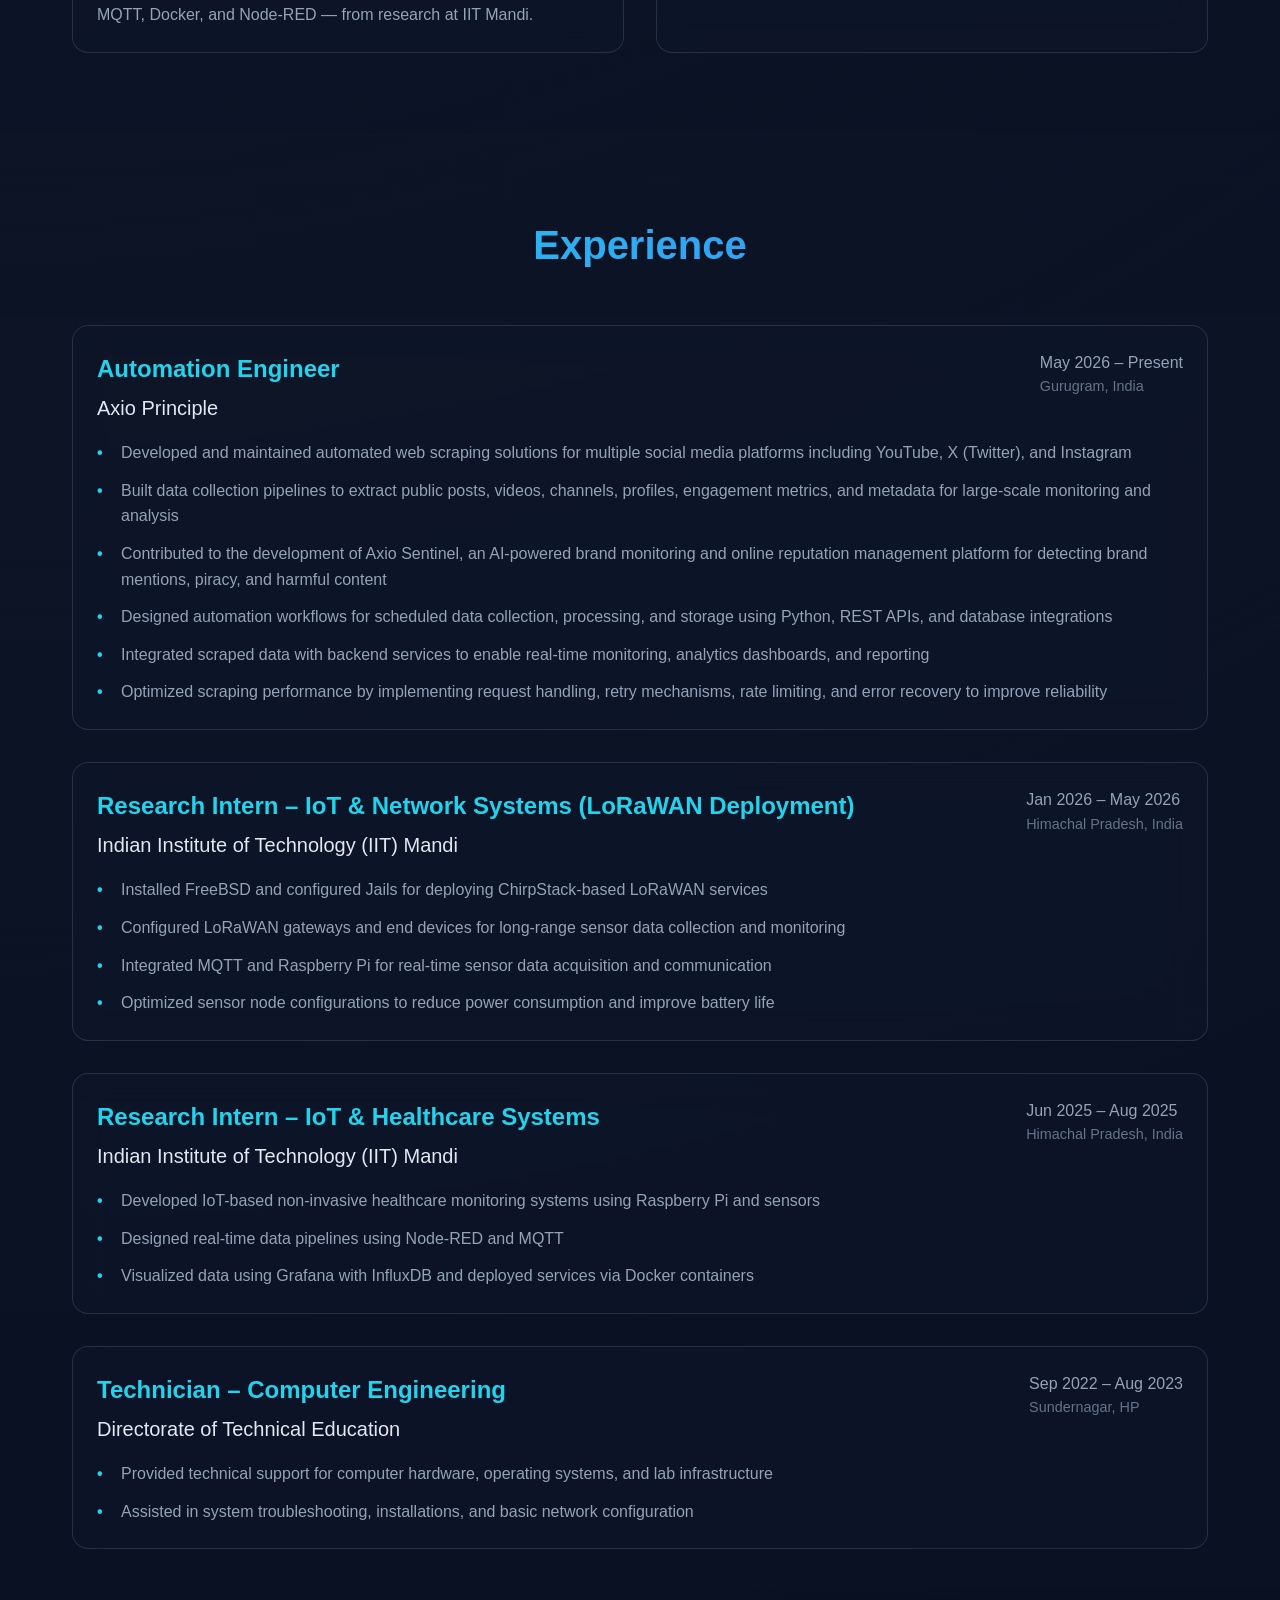
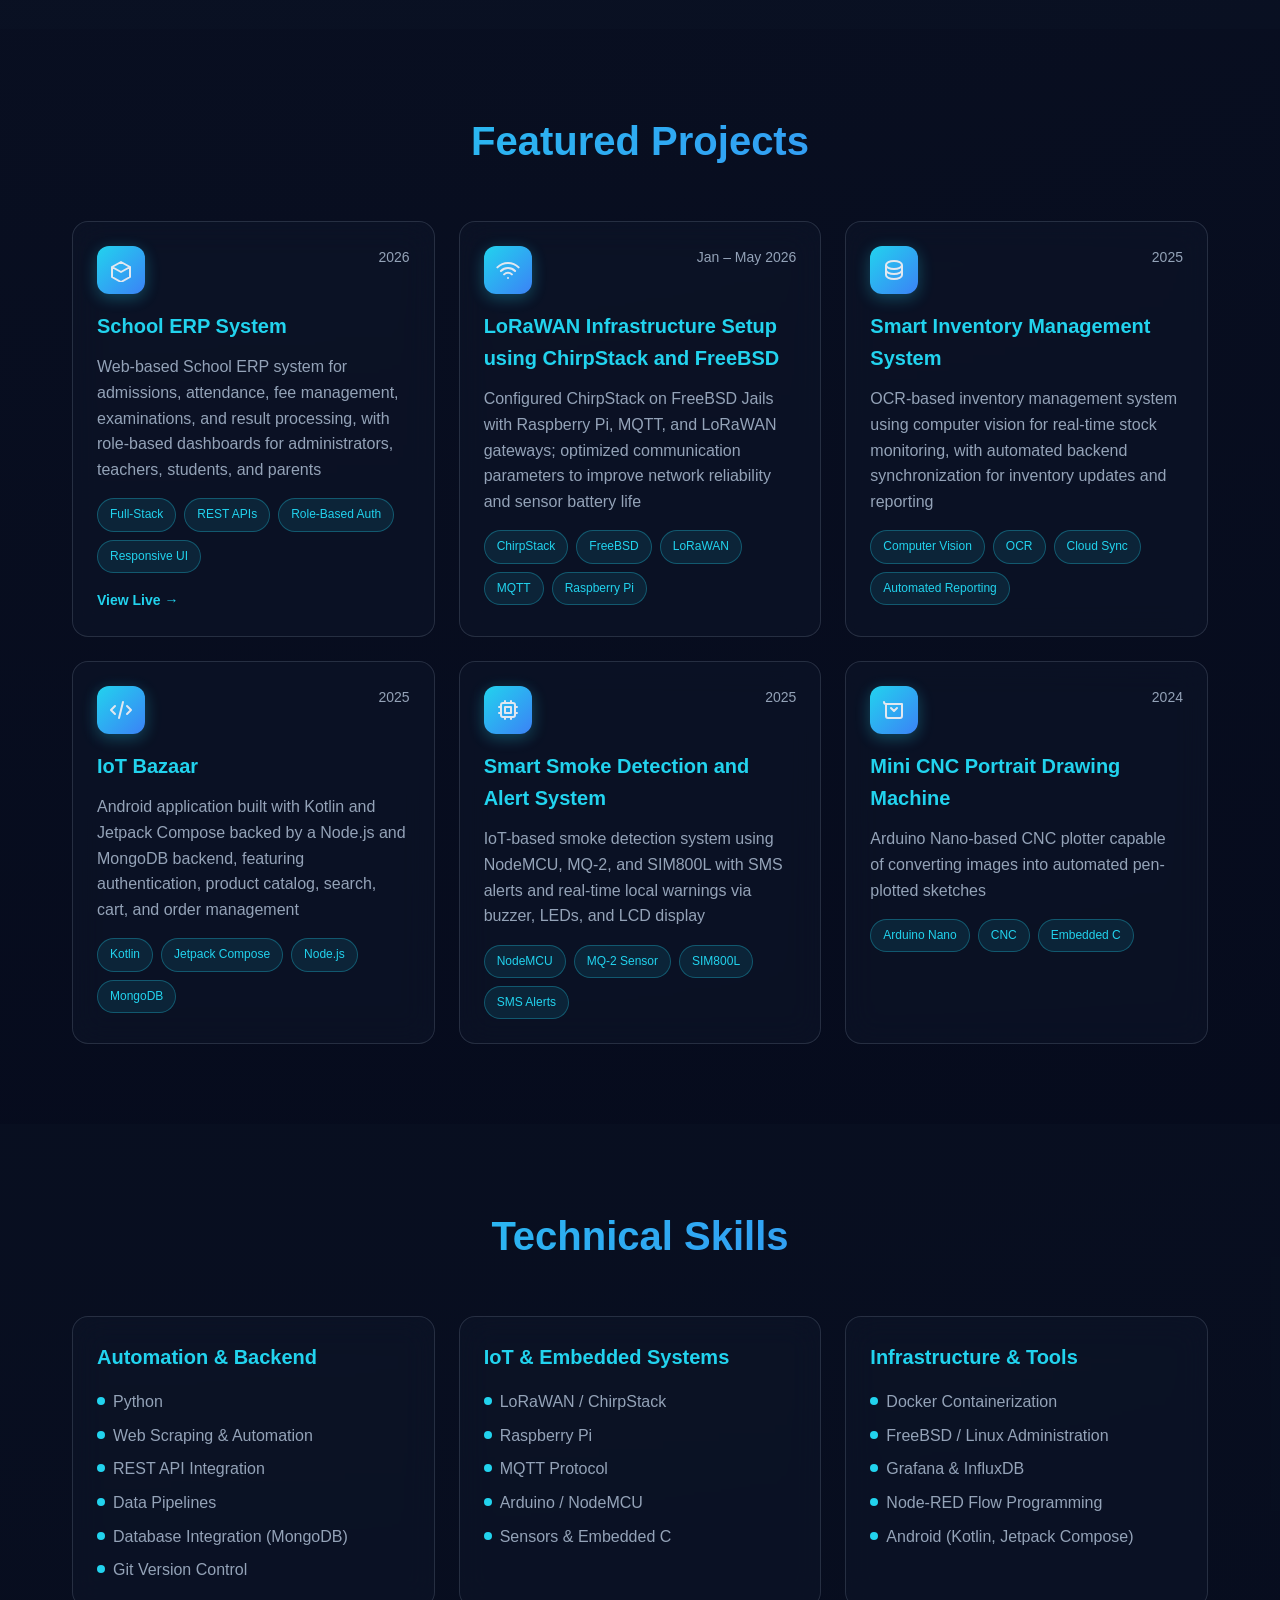
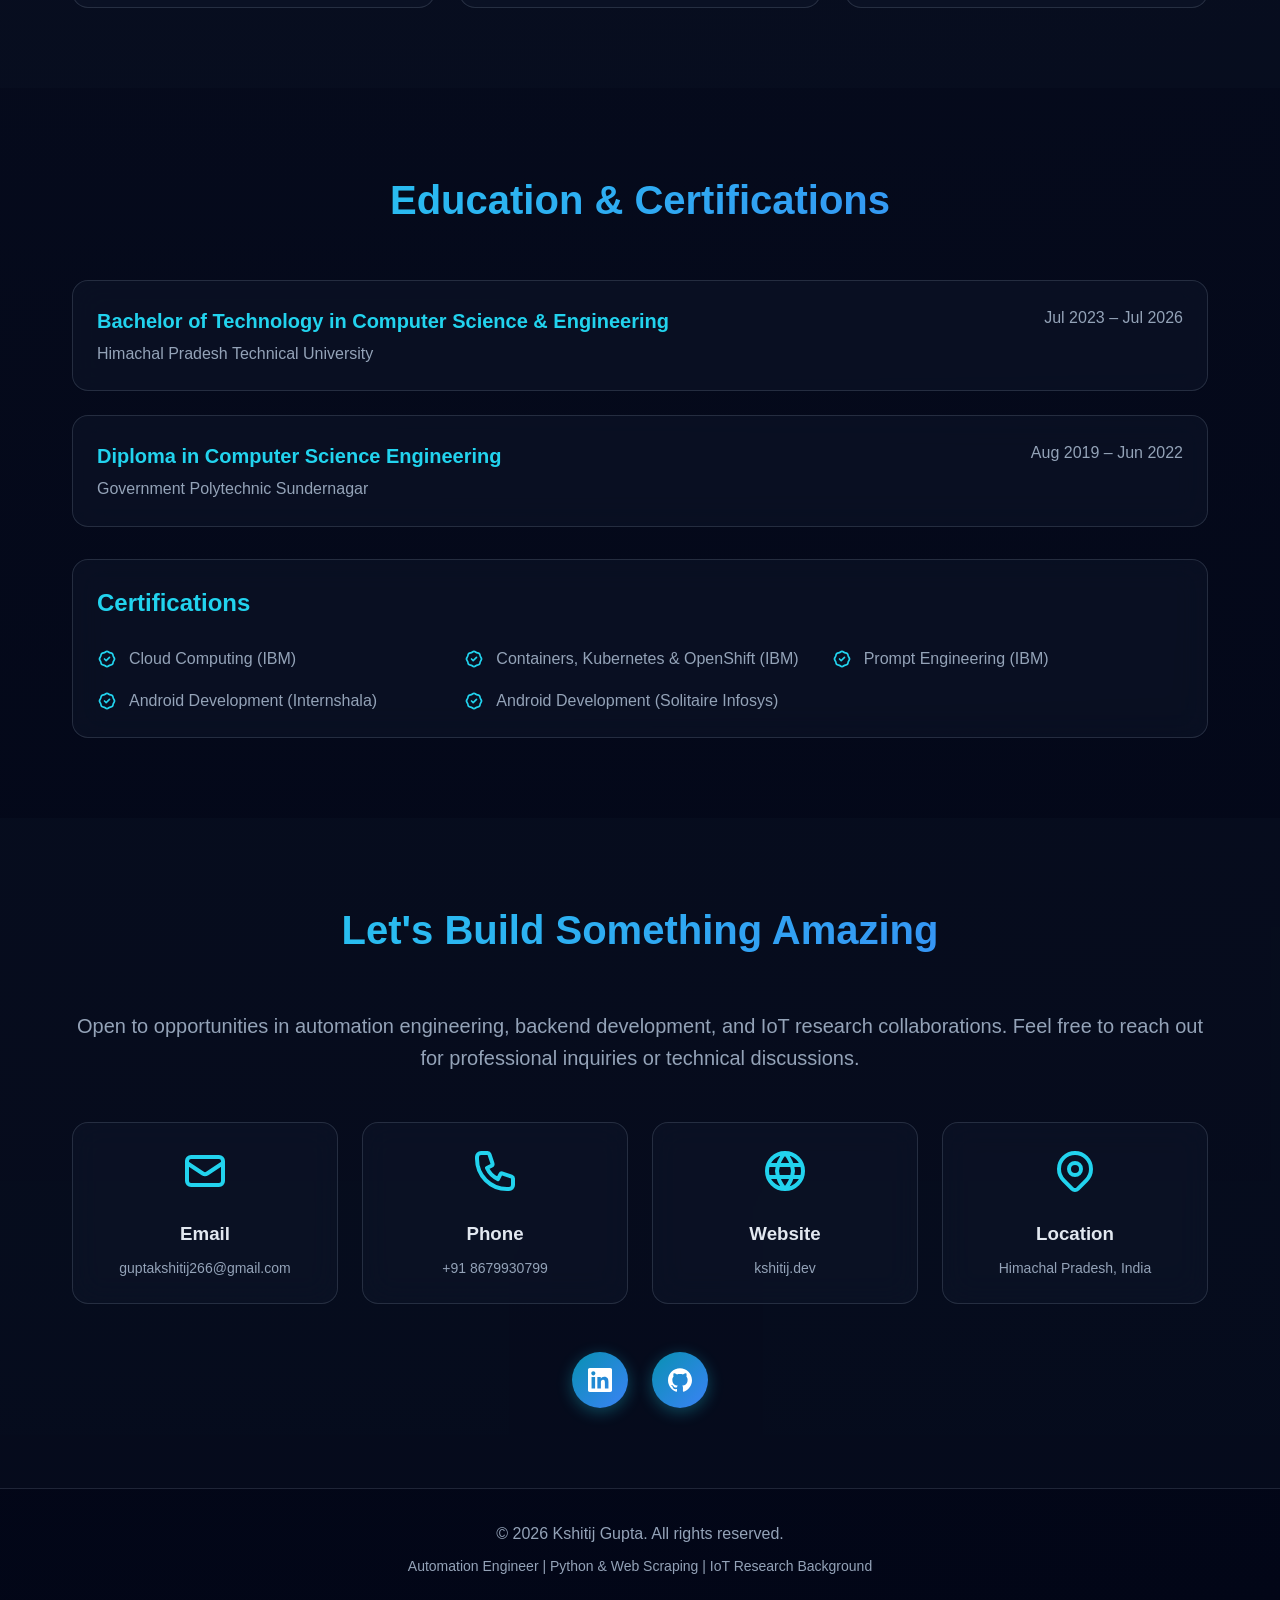
==== commit ba9f1f06: "changes done" ====
--- a/index.html
+++ b/index.html
@@ -3,19 +3,19 @@
 <head>
   <meta charset="UTF-8">
   <meta name="viewport" content="width=device-width, initial-scale=1.0">
-  <title>Kshitij Gupta - IoT & Embedded Systems Engineer | Research at IIT Mandi</title>
-  <meta name="description" content="IoT & Embedded Systems Engineer specializing in LoRaWAN networks, real-time data infrastructure, and enterprise IoT solutions. Research Intern at IIT Mandi.">
-  <meta name="keywords" content="IoT Engineer, Embedded Systems, LoRaWAN, MQTT, Grafana, Docker, IIT Mandi, Kshitij Gupta">
+  <title>Kshitij Gupta - Automation Engineer | Web Scraping & AI Brand Monitoring</title>
+  <meta name="description" content="Automation Engineer building scalable web scraping and automation pipelines for social platforms, contributing to Axio Sentinel's AI-powered brand monitoring platform. IoT research background from IIT Mandi.">
+  <meta name="keywords" content="Automation Engineer, Web Scraping, Python, REST APIs, Data Pipelines, Axio Sentinel, Brand Monitoring, IoT, LoRaWAN, IIT Mandi, Kshitij Gupta">
   <meta name="author" content="Kshitij Gupta">
-  
+
   <!-- Open Graph / Social Media -->
   <meta property="og:type" content="website">
-  <meta property="og:title" content="Kshitij Gupta - IoT & Embedded Systems Engineer">
-  <meta property="og:description" content="Delivering enterprise-grade IoT solutions through LoRaWAN networks and scalable real-time data infrastructure.">
-  <meta property="og:url" content="https://kshitijgupta2307.github.io">
-  
+  <meta property="og:title" content="Kshitij Gupta - Automation Engineer">
+  <meta property="og:description" content="Building scalable web scraping and automation pipelines for social platforms, powering an AI-driven brand monitoring platform. IoT research background from IIT Mandi.">
+  <meta property="og:url" content="https://kshitij.dev">
+
   <meta name="twitter:card" content="summary_large_image">
-  <meta name="twitter:title" content="Kshitij Gupta - IoT & Embedded Systems Engineer">
+  <meta name="twitter:title" content="Kshitij Gupta - Automation Engineer">
   
   <!-- Favicon -->
   <link rel="icon" type="image/svg+xml" href="data:image/svg+xml,<svg xmlns='http://www.w3.org/2000/svg' viewBox='0 0 100 100'><text y='0.9em' font-size='90'>⚡</text></svg>">
@@ -78,14 +78,14 @@
       <div class="wrap hero-content">
         <div class="hero-glow"></div>
         <h1 class="hero-title">KSHITIJ GUPTA</h1>
-        <p class="hero-subtitle"><span id="typewriter">IoT & Embedded Systems Engineer</span></p>
-          <p class="hero-description">Delivering enterprise-grade IoT solutions through LoRaWAN networks, containerized microservices, and scalable real-time data infrastructure for mission-critical applications</p>
+        <p class="hero-subtitle"><span id="typewriter">Automation Engineer | Python & Web Scraping Specialist</span></p>
+          <p class="hero-description">Building scalable web scraping and automation pipelines for YouTube, X, Instagram & Telegram — powering Axio Sentinel, an AI-driven brand monitoring and online reputation management platform. Backed by hands-on IoT research experience at IIT Mandi.</p>
         <div class="cta-row">
           <a href="#contact" class="btn primary">
             <svg width="20" height="20" fill="none" stroke="currentColor" viewBox="0 0 24 24"><path stroke-linecap="round" stroke-linejoin="round" stroke-width="2" d="M3 8l7.89 5.26a2 2 0 002.22 0L21 8M5 19h14a2 2 0 002-2V7a2 2 0 00-2-2H5a2 2 0 00-2 2v10a2 2 0 002 2z"/></svg>
             Get In Touch
           </a>
-          <a href="Kshitij's Resume.pdf" target="_blank" class="btn secondary" download>
+          <a href="Kshitij_Gupta.pdf" target="_blank" class="btn secondary" download>
             <svg width="20" height="20" fill="none" stroke="currentColor" viewBox="0 0 24 24"><path stroke-linecap="round" stroke-linejoin="round" stroke-width="2" d="M12 10v6m0 0l-3-3m3 3l3-3m2 8H7a2 2 0 01-2-2V5a2 2 0 012-2h5.586a1 1 0 01.707.293l5.414 5.414a1 1 0 01.293.707V19a2 2 0 01-2 2z"/></svg>
             Download Resume
           </a>
@@ -109,6 +109,9 @@
           </a>
           <a href="https://github.com/KshitijGupta2307" target="_blank" rel="noopener" class="social-link">
             <svg width="32" height="32" fill="currentColor" viewBox="0 0 24 24"><path d="M12 .297c-6.63 0-12 5.373-12 12 0 5.303 3.438 9.8 8.205 11.385.6.113.82-.258.82-.577 0-.285-.01-1.04-.015-2.04-3.338.724-4.042-1.61-4.042-1.61C4.422 18.07 3.633 17.7 3.633 17.7c-1.087-.744.084-.729.084-.729 1.205.084 1.838 1.236 1.838 1.236 1.07 1.835 2.809 1.305 3.495.998.108-.776.417-1.305.76-1.605-2.665-.3-5.466-1.332-5.466-5.93 0-1.31.465-2.38 1.235-3.22-.135-.303-.54-1.523.105-3.176 0 0 1.005-.322 3.3 1.23.96-.267 1.98-.399 3-.405 1.02.006 2.04.138 3 .405 2.28-1.552 3.285-1.23 3.285-1.23.645 1.653.24 2.873.12 3.176.765.84 1.23 1.91 1.23 3.22 0 4.61-2.805 5.625-5.475 5.92.42.36.81 1.096.81 2.22 0 1.606-.015 2.896-.015 3.286 0 .315.21.69.825.57C20.565 22.092 24 17.592 24 12.297c0-6.627-5.373-12-12-12"/></svg>
+          </a>
+          <a href="https://kshitij.dev" target="_blank" rel="noopener" class="social-link" aria-label="Website">
+            <svg width="32" height="32" fill="none" stroke="currentColor" viewBox="0 0 24 24"><path stroke-linecap="round" stroke-linejoin="round" stroke-width="2" d="M12 21a9 9 0 100-18 9 9 0 000 18zM3.6 9h16.8M3.6 15h16.8M12 3a15.3 15.3 0 014 9 15.3 15.3 0 01-4 9 15.3 15.3 0 01-4-9 15.3 15.3 0 014-9z"/></svg>
           </a>
         </div>
       </div>
@@ -127,8 +130,8 @@
             <div class="stat-label">Years Experience</div>
           </div>
           <div class="stat-card">
-            <div class="stat-number">4+</div>
-            <div class="stat-label">IoT Projects</div>
+            <div class="stat-number">6+</div>
+            <div class="stat-label">Projects Delivered</div>
           </div>
           <div class="stat-card">
             <div class="stat-number">5+</div>
@@ -136,7 +139,7 @@
           </div>
           <div class="stat-card">
             <div class="stat-number">IIT</div>
-            <div class="stat-label">Research Intern</div>
+            <div class="stat-label">Research Background</div>
           </div>
         </div>
       </div>
@@ -149,34 +152,34 @@
         <div class="about-grid">
           <div class="card hover-lift">
             <h3 class="card-title">Professional Summary</h3>
-            <p class="card-text">Embedded Systems Engineer specializing in IoT infrastructure and low-power wireless communications. Currently conducting research at IIT Mandi, developing non-invasive healthcare monitoring systems using LoRaWAN, Docker containerization, and real-time data analytics platforms.</p>
+            <p class="card-text">Automation Engineer building scalable web scraping and automation solutions for social media platforms including YouTube, X (Twitter), Instagram, and Telegram at Axio Principle. Contributing to Axio Sentinel, an AI-powered brand monitoring and online reputation management platform that detects brand mentions, piracy, and harmful content. Brings a strong foundation in IoT systems — LoRaWAN, MQTT, Docker, and Node-RED — from research at IIT Mandi.</p>
           </div>
           <div class="card hover-lift">
             <h3 class="card-title">Core Expertise</h3>
             <div class="expertise-grid">
               <div class="expertise-item">
+                <svg width="20" height="20" fill="none" stroke="currentColor" viewBox="0 0 24 24"><path stroke-linecap="round" stroke-linejoin="round" stroke-width="2" d="M10 20l4-16m4 4l4 4-4 4M6 16l-4-4 4-4"/></svg>
+                <span>Python Automation</span>
+              </div>
+              <div class="expertise-item">
+                <svg width="20" height="20" fill="none" stroke="currentColor" viewBox="0 0 24 24"><path stroke-linecap="round" stroke-linejoin="round" stroke-width="2" d="M4 7v10c0 2.21 3.582 4 8 4s8-1.79 8-4V7M4 7c0 2.21 3.582 4 8 4s8-1.79 8-4M4 7c0-2.21 3.582-4 8-4s8 1.79 8 4m0 5c0 2.21-3.582 4-8 4s-8-1.79-8-4"/></svg>
+                <span>Web Scraping & REST APIs</span>
+              </div>
+              <div class="expertise-item">
+                <svg width="20" height="20" fill="none" stroke="currentColor" viewBox="0 0 24 24"><path stroke-linecap="round" stroke-linejoin="round" stroke-width="2" d="M5 12h14M5 12a2 2 0 01-2-2V6a2 2 0 012-2h14a2 2 0 012 2v4a2 2 0 01-2 2M5 12a2 2 0 00-2 2v4a2 2 0 002 2h14a2 2 0 002-2v-4a2 2 0 00-2-2m-2-4h.01M17 16h.01"/></svg>
+                <span>Data Pipelines</span>
+              </div>
+              <div class="expertise-item">
                 <svg width="20" height="20" fill="none" stroke="currentColor" viewBox="0 0 24 24"><path stroke-linecap="round" stroke-linejoin="round" stroke-width="2" d="M8.111 16.404a5.5 5.5 0 017.778 0M12 20h.01m-7.08-7.071c3.904-3.905 10.236-3.905 14.141 0M1.394 9.393c5.857-5.857 15.355-5.857 21.213 0"/></svg>
                 <span>LoRaWAN/ChirpStack</span>
               </div>
               <div class="expertise-item">
-                <svg width="20" height="20" fill="none" stroke="currentColor" viewBox="0 0 24 24"><path stroke-linecap="round" stroke-linejoin="round" stroke-width="2" d="M5 12h14M5 12a2 2 0 01-2-2V6a2 2 0 012-2h14a2 2 0 012 2v4a2 2 0 01-2 2M5 12a2 2 0 00-2 2v4a2 2 0 002 2h14a2 2 0 002-2v-4a2 2 0 00-2-2m-2-4h.01M17 16h.01"/></svg>
-                <span>Node-RED</span>
-              </div>
-              <div class="expertise-item">
                 <svg width="20" height="20" fill="none" stroke="currentColor" viewBox="0 0 24 24"><path stroke-linecap="round" stroke-linejoin="round" stroke-width="2" d="M3 15a4 4 0 004 4h9a5 5 0 10-.1-9.999 5.002 5.002 0 10-9.78 2.096A4.001 4.001 0 003 15z"/></svg>
-                <span>Docker</span>
+                <span>MQTT & Docker</span>
               </div>
               <div class="expertise-item">
                 <svg width="20" height="20" fill="none" stroke="currentColor" viewBox="0 0 24 24"><path stroke-linecap="round" stroke-linejoin="round" stroke-width="2" d="M9 3v2m6-2v2M9 19v2m6-2v2M5 9H3m2 6H3m18-6h-2m2 6h-2M7 19h10a2 2 0 002-2V7a2 2 0 00-2-2H7a2 2 0 00-2 2v10a2 2 0 002 2zM9 9h6v6H9V9z"/></svg>
-                <span>Raspberry Pi</span>
-              </div>
-              <div class="expertise-item">
-                <svg width="20" height="20" fill="none" stroke="currentColor" viewBox="0 0 24 24"><path stroke-linecap="round" stroke-linejoin="round" stroke-width="2" d="M4 7v10c0 2.21 3.582 4 8 4s8-1.79 8-4V7M4 7c0 2.21 3.582 4 8 4s8-1.79 8-4M4 7c0-2.21 3.582-4 8-4s8 1.79 8 4m0 5c0 2.21-3.582 4-8 4s-8-1.79-8-4"/></svg>
-                <span>MQTT/InfluxDB</span>
-              </div>
-              <div class="expertise-item">
-                <svg width="20" height="20" fill="none" stroke="currentColor" viewBox="0 0 24 24"><path stroke-linecap="round" stroke-linejoin="round" stroke-width="2" d="M10 20l4-16m4 4l4 4-4 4M6 16l-4-4 4-4"/></svg>
-                <span>Grafana</span>
+                <span>Node-RED</span>
               </div>
             </div>
           </div>
@@ -192,17 +195,56 @@
           <div class="card hover-lift">
             <div class="exp-header">
               <div class="exp-main">
+                <h3 class="exp-title">Automation Engineer</h3>
+                <p class="exp-company">Axio Principle</p>
+              </div>
+              <div class="exp-meta">
+                <p class="exp-date">May 2026 – Present</p>
+                <p class="exp-location">Gurugram, India</p>
+              </div>
+            </div>
+            <ul class="exp-points">
+              <li>Developed and maintained automated web scraping solutions for multiple social media platforms including YouTube, X (Twitter), and Instagram</li>
+              <li>Built data collection pipelines to extract public posts, videos, channels, profiles, engagement metrics, and metadata for large-scale monitoring and analysis</li>
+              <li>Contributed to the development of Axio Sentinel, an AI-powered brand monitoring and online reputation management platform for detecting brand mentions, piracy, and harmful content</li>
+              <li>Designed automation workflows for scheduled data collection, processing, and storage using Python, REST APIs, and database integrations</li>
+              <li>Integrated scraped data with backend services to enable real-time monitoring, analytics dashboards, and reporting</li>
+              <li>Optimized scraping performance by implementing request handling, retry mechanisms, rate limiting, and error recovery to improve reliability</li>
+            </ul>
+          </div>
+
+          <div class="card hover-lift">
+            <div class="exp-header">
+              <div class="exp-main">
+                <h3 class="exp-title">Research Intern – IoT & Network Systems (LoRaWAN Deployment)</h3>
+                <p class="exp-company">Indian Institute of Technology (IIT) Mandi</p>
+              </div>
+              <div class="exp-meta">
+                <p class="exp-date">Jan 2026 – May 2026</p>
+                <p class="exp-location">Himachal Pradesh, India</p>
+              </div>
+            </div>
+            <ul class="exp-points">
+              <li>Installed FreeBSD and configured Jails for deploying ChirpStack-based LoRaWAN services</li>
+              <li>Configured LoRaWAN gateways and end devices for long-range sensor data collection and monitoring</li>
+              <li>Integrated MQTT and Raspberry Pi for real-time sensor data acquisition and communication</li>
+              <li>Optimized sensor node configurations to reduce power consumption and improve battery life</li>
+            </ul>
+          </div>
+
+          <div class="card hover-lift">
+            <div class="exp-header">
+              <div class="exp-main">
                 <h3 class="exp-title">Research Intern – IoT & Healthcare Systems</h3>
                 <p class="exp-company">Indian Institute of Technology (IIT) Mandi</p>
               </div>
               <div class="exp-meta">
-                <p class="exp-date">Jun 2025 – Present</p>
+                <p class="exp-date">Jun 2025 – Aug 2025</p>
                 <p class="exp-location">Himachal Pradesh, India</p>
               </div>
             </div>
             <ul class="exp-points">
               <li>Developed IoT-based non-invasive healthcare monitoring systems using Raspberry Pi and sensors</li>
-              <li>Implemented LoRaWAN communication using ChirpStack for secure device provisioning and data transfer</li>
               <li>Designed real-time data pipelines using Node-RED and MQTT</li>
               <li>Visualized data using Grafana with InfluxDB and deployed services via Docker containers</li>
             </ul>
@@ -235,17 +277,48 @@
         <div class="project-grid">
           <div class="card hover-lift project-card">
             <div class="project-icon">
+              <svg width="24" height="24" fill="none" stroke="currentColor" viewBox="0 0 24 24"><path stroke-linecap="round" stroke-linejoin="round" stroke-width="2" d="M12 14l9-5-9-5-9 5 9 5zm0 0l9-5v10l-9 5-9-5V9l9 5z"/></svg>
+            </div>
+            <span class="project-date">2026</span>
+            <h3 class="project-title">School ERP System</h3>
+            <p class="project-desc">Web-based School ERP system for admissions, attendance, fee management, examinations, and result processing, with role-based dashboards for administrators, teachers, students, and parents</p>
+            <div class="tech-tags">
+              <span>Full-Stack</span>
+              <span>REST APIs</span>
+              <span>Role-Based Auth</span>
+              <span>Responsive UI</span>
+            </div>
+            <a href="https://www.usvtutorkataula.co.in/" target="_blank" rel="noopener" class="project-link">View Live →</a>
+          </div>
+
+          <div class="card hover-lift project-card">
+            <div class="project-icon">
               <svg width="24" height="24" fill="none" stroke="currentColor" viewBox="0 0 24 24"><path stroke-linecap="round" stroke-linejoin="round" stroke-width="2" d="M8.111 16.404a5.5 5.5 0 017.778 0M12 20h.01m-7.08-7.071c3.904-3.905 10.236-3.905 14.141 0M1.394 9.393c5.857-5.857 15.355-5.857 21.213 0"/></svg>
             </div>
-            <span class="project-date">Present</span>
-            <h3 class="project-title">LoRaWAN Data Collection System</h3>
-            <p class="project-desc">Enterprise-grade LoRaWAN sensor network implementing ChirpStack for secure device provisioning, data acquisition, and real-time telemetry processing</p>
+            <span class="project-date">Jan – May 2026</span>
+            <h3 class="project-title">LoRaWAN Infrastructure Setup using ChirpStack and FreeBSD</h3>
+            <p class="project-desc">Configured ChirpStack on FreeBSD Jails with Raspberry Pi, MQTT, and LoRaWAN gateways; optimized communication parameters to improve network reliability and sensor battery life</p>
             <div class="tech-tags">
               <span>ChirpStack</span>
+              <span>FreeBSD</span>
               <span>LoRaWAN</span>
+              <span>MQTT</span>
               <span>Raspberry Pi</span>
-              <span>MQTT</span>
-              <span>JSON</span>
+            </div>
+          </div>
+
+          <div class="card hover-lift project-card">
+            <div class="project-icon">
+              <svg width="24" height="24" fill="none" stroke="currentColor" viewBox="0 0 24 24"><path stroke-linecap="round" stroke-linejoin="round" stroke-width="2" d="M4 7v10c0 2.21 3.582 4 8 4s8-1.79 8-4V7M4 7c0 2.21 3.582 4 8 4s8-1.79 8-4M4 7c0-2.21 3.582-4 8-4s8 1.79 8 4m0 5c0 2.21-3.582 4-8 4s-8-1.79-8-4"/></svg>
+            </div>
+            <span class="project-date">2025</span>
+            <h3 class="project-title">Smart Inventory Management System</h3>
+            <p class="project-desc">OCR-based inventory management system using computer vision for real-time stock monitoring, with automated backend synchronization for inventory updates and reporting</p>
+            <div class="tech-tags">
+              <span>Computer Vision</span>
+              <span>OCR</span>
+              <span>Cloud Sync</span>
+              <span>Automated Reporting</span>
             </div>
           </div>
 
@@ -254,14 +327,13 @@
               <svg width="24" height="24" fill="none" stroke="currentColor" viewBox="0 0 24 24"><path stroke-linecap="round" stroke-linejoin="round" stroke-width="2" d="M10 20l4-16m4 4l4 4-4 4M6 16l-4-4 4-4"/></svg>
             </div>
             <span class="project-date">2025</span>
-            <h3 class="project-title">IoT Bazaar E-Commerce Platform</h3>
-            <p class="project-desc">Full-stack mobile marketplace application built with Jetpack Compose for streamlined procurement of IoT hardware components and embedded system modules</p>
+            <h3 class="project-title">IoT Bazaar</h3>
+            <p class="project-desc">Android application built with Kotlin and Jetpack Compose backed by a Node.js and MongoDB backend, featuring authentication, product catalog, search, cart, and order management</p>
             <div class="tech-tags">
-              <span>Android</span>
+              <span>Kotlin</span>
               <span>Jetpack Compose</span>
+              <span>Node.js</span>
               <span>MongoDB</span>
-              <span>REST API</span>
-              <span>Payment Gateway</span>
             </div>
           </div>
 
@@ -270,28 +342,27 @@
               <svg width="24" height="24" fill="none" stroke="currentColor" viewBox="0 0 24 24"><path stroke-linecap="round" stroke-linejoin="round" stroke-width="2" d="M9 3v2m6-2v2M9 19v2m6-2v2M5 9H3m2 6H3m18-6h-2m2 6h-2M7 19h10a2 2 0 002-2V7a2 2 0 00-2-2H7a2 2 0 00-2 2v10a2 2 0 002 2zM9 9h6v6H9V9z"/></svg>
             </div>
             <span class="project-date">2025</span>
-            <h3 class="project-title">IoT Fire Safety & Gas Detection</h3>
-            <p class="project-desc">Real-time environmental monitoring system featuring MQ-2 gas sensors with automated SMS/GSM alerts for industrial and residential fire safety applications</p>
+            <h3 class="project-title">Smart Smoke Detection and Alert System</h3>
+            <p class="project-desc">IoT-based smoke detection system using NodeMCU, MQ-2, and SIM800L with SMS alerts and real-time local warnings via buzzer, LEDs, and LCD display</p>
             <div class="tech-tags">
-              <span>NodeMCU ESP8266</span>
-              <span>MQ-2 Gas Sensor</span>
-              <span>GSM/SMS Gateway</span>
-              <span>Real-time Alerts</span>
+              <span>NodeMCU</span>
+              <span>MQ-2 Sensor</span>
+              <span>SIM800L</span>
+              <span>SMS Alerts</span>
             </div>
           </div>
 
           <div class="card hover-lift project-card">
             <div class="project-icon">
-              <svg width="24" height="24" fill="none" stroke="currentColor" viewBox="0 0 24 24"><path stroke-linecap="round" stroke-linejoin="round" stroke-width="2" d="M4 7v10c0 2.21 3.582 4 8 4s8-1.79 8-4V7M4 7c0 2.21 3.582 4 8 4s8-1.79 8-4M4 7c0-2.21 3.582-4 8-4s8 1.79 8 4m0 5c0 2.21-3.582 4-8 4s-8-1.79-8-4"/></svg>
-            </div>
-            <span class="project-date">2025</span>
-            <h3 class="project-title">AI-Powered Inventory Tracking</h3>
-            <p class="project-desc">Automated warehouse management solution leveraging computer vision and OCR for real-time product detection, classification, and inventory synchronization</p>
+              <svg width="24" height="24" fill="none" stroke="currentColor" viewBox="0 0 24 24"><path stroke-linecap="round" stroke-linejoin="round" stroke-width="2" d="M4 6h16M4 6a2 2 0 01-2-2V4a0 0 0 010 0M4 6v12a2 2 0 002 2h12a2 2 0 002-2V6M9 10l3 3 3-3"/></svg>
+            </div>
+            <span class="project-date">2024</span>
+            <h3 class="project-title">Mini CNC Portrait Drawing Machine</h3>
+            <p class="project-desc">Arduino Nano-based CNC plotter capable of converting images into automated pen-plotted sketches</p>
             <div class="tech-tags">
-              <span>Computer Vision</span>
-              <span>OCR Technology</span>
-              <span>Cloud Sync</span>
-              <span>Automated Tracking</span>
+              <span>Arduino Nano</span>
+              <span>CNC</span>
+              <span>Embedded C</span>
             </div>
           </div>
         </div>
@@ -304,39 +375,36 @@
         <h2 class="section-title">Technical Skills</h2>
         <div class="skills-grid">
           <div class="card hover-lift skills-card">
-            <h3 class="skills-category">IoT & Embedded</h3>
+            <h3 class="skills-category">Automation & Backend</h3>
             <ul class="skills-list">
-              <li>LoRaWAN</li>
-              <li>ChirpStack</li>
+              <li>Python</li>
+              <li>Web Scraping & Automation</li>
+              <li>REST API Integration</li>
+              <li>Data Pipelines</li>
+              <li>Database Integration (MongoDB)</li>
+              <li>Git Version Control</li>
+            </ul>
+          </div>
+
+          <div class="card hover-lift skills-card">
+            <h3 class="skills-category">IoT & Embedded Systems</h3>
+            <ul class="skills-list">
+              <li>LoRaWAN / ChirpStack</li>
               <li>Raspberry Pi</li>
-              <li>Arduino</li>
-              <li>NodeMCU</li>
-              <li>ESP32</li>
-              <li>Sensors</li>
+              <li>MQTT Protocol</li>
+              <li>Arduino / NodeMCU</li>
+              <li>Sensors & Embedded C</li>
             </ul>
           </div>
 
           <div class="card hover-lift skills-card">
-            <h3 class="skills-category">IoT Infrastructure & Data</h3>
+            <h3 class="skills-category">Infrastructure & Tools</h3>
             <ul class="skills-list">
               <li>Docker Containerization</li>
-              <li>MQTT Protocol</li>
-              <li>InfluxDB Time-Series DB</li>
-              <li>MongoDB NoSQL</li>
-              <li>REST API Integration</li>
-              <li>Real-time Data Pipelines</li>
-            </ul>
-          </div>
-
-          <div class="card hover-lift skills-card">
-            <h3 class="skills-category">Visualization & Development</h3>
-            <ul class="skills-list">
-              <li>Grafana Dashboards</li>
+              <li>FreeBSD / Linux Administration</li>
+              <li>Grafana & InfluxDB</li>
               <li>Node-RED Flow Programming</li>
-              <li>Android Development</li>
-              <li>Jetpack Compose</li>
-              <li>Git Version Control</li>
-              <li>Linux System Administration</li>
+              <li>Android (Kotlin, Jetpack Compose)</li>
             </ul>
           </div>
         </div>
@@ -355,7 +423,7 @@
                 <h3 class="edu-degree">Bachelor of Technology in Computer Science & Engineering</h3>
                 <p class="edu-school">Himachal Pradesh Technical University</p>
               </div>
-              <p class="edu-date">Jul 2022 – Jul 2026</p>
+              <p class="edu-date">Jul 2023 – Jul 2026</p>
             </div>
           </div>
 
@@ -402,7 +470,7 @@
     <section id="contact" class="section alt-bg">
       <div class="wrap contact-wrap">
         <h2 class="section-title">Let's Build Something Amazing</h2>
-        <p class="contact-intro">Open to opportunities in IoT development, embedded systems engineering, and collaborative research projects. Feel free to reach out for professional inquiries or technical discussions.</p>
+        <p class="contact-intro">Open to opportunities in automation engineering, backend development, and IoT research collaborations. Feel free to reach out for professional inquiries or technical discussions.</p>
 
         <div class="contact-grid">
           <a href="https://mail.google.com/mail/?view=cm&fs=1&to=guptakshitij266@gmail.com" target="_blank" rel="noopener" class="card hover-lift contact-card">
@@ -417,6 +485,12 @@
             <p>+91 8679930799</p>
           </a>
 
+          <a href="https://kshitij.dev" target="_blank" rel="noopener" class="card hover-lift contact-card">
+            <svg class="contact-icon" width="48" height="48" fill="none" stroke="currentColor" viewBox="0 0 24 24"><path stroke-linecap="round" stroke-linejoin="round" stroke-width="2" d="M12 21a9 9 0 100-18 9 9 0 000 18zM3.6 9h16.8M3.6 15h16.8M12 3a15.3 15.3 0 014 9 15.3 15.3 0 01-4 9 15.3 15.3 0 01-4-9 15.3 15.3 0 014-9z"/></svg>
+            <h3>Website</h3>
+            <p>kshitij.dev</p>
+          </a>
+
           <div class="card hover-lift contact-card">
             <svg class="contact-icon" width="48" height="48" fill="none" stroke="currentColor" viewBox="0 0 24 24"><path stroke-linecap="round" stroke-linejoin="round" stroke-width="2" d="M17.657 16.657L13.414 20.9a1.998 1.998 0 01-2.827 0l-4.244-4.243a8 8 0 1111.314 0z"/><path stroke-linecap="round" stroke-linejoin="round" stroke-width="2" d="M15 11a3 3 0 11-6 0 3 3 0 016 0z"/></svg>
             <h3>Location</h3>
@@ -440,10 +514,25 @@
   <footer class="site-footer">
     <div class="wrap">
       <p>© 2026 Kshitij Gupta. All rights reserved.</p>
-      <p class="footer-tech">Embedded Systems Engineer | IoT Specialist | Research at IIT Mandi</p>
+      <p class="footer-tech">Automation Engineer | Python & Web Scraping | IoT Research Background</p>
 
     </div>
   </footer>
+
+  <!-- Message Modal -->
+  <div class="modal-overlay" id="messageModal">
+    <div class="modal-box">
+      <div class="modal-header">
+        <h3>Send a Message</h3>
+        <button class="modal-close" id="closeModal" aria-label="Close">&times;</button>
+      </div>
+      <textarea id="messageInput" class="modal-textarea" rows="6" placeholder="Write your message here..."></textarea>
+      <div class="modal-actions">
+        <button class="btn secondary" id="cancelBtn" type="button">Cancel</button>
+        <button class="btn primary" id="sendBtn" type="button">Send Message</button>
+      </div>
+    </div>
+  </div>
 
   <script src="script.js"></script>
 </body>
--- a/style.css
+++ b/style.css
@@ -723,6 +723,20 @@
   border-radius: 9999px;
   font-size: 0.75rem;
   color: var(--cyan);
+}
+
+.project-link {
+  display: inline-block;
+  margin-top: 1rem;
+  color: var(--cyan);
+  font-size: 0.875rem;
+  font-weight: 600;
+  text-decoration: none;
+  transition: transform 0.2s ease;
+}
+
+.project-link:hover {
+  transform: translateX(4px);
 }
 
 /* Skills Section */
@@ -1020,6 +1034,93 @@
   }
 }
 
+/* Message Modal */
+.modal-overlay {
+  position: fixed;
+  inset: 0;
+  background: rgba(2, 6, 23, 0.75);
+  backdrop-filter: blur(4px);
+  display: flex;
+  align-items: center;
+  justify-content: center;
+  padding: 1rem;
+  z-index: 200;
+  opacity: 0;
+  pointer-events: none;
+  transition: opacity 0.3s ease;
+}
+
+.modal-overlay.active {
+  opacity: 1;
+  pointer-events: auto;
+}
+
+.modal-box {
+  background: var(--bg-slate);
+  border: 1px solid var(--border);
+  border-radius: 1rem;
+  padding: 1.5rem;
+  width: min(480px, 100%);
+  box-shadow: 0 16px 48px rgba(0, 0, 0, 0.5);
+  transform: translateY(10px);
+  transition: transform 0.3s ease;
+}
+
+.modal-overlay.active .modal-box {
+  transform: translateY(0);
+}
+
+.modal-header {
+  display: flex;
+  justify-content: space-between;
+  align-items: center;
+  margin-bottom: 1rem;
+}
+
+.modal-header h3 {
+  color: var(--cyan);
+  font-size: 1.25rem;
+}
+
+.modal-close {
+  background: none;
+  border: none;
+  color: var(--text-muted);
+  font-size: 1.5rem;
+  line-height: 1;
+  cursor: pointer;
+  transition: color 0.3s ease;
+}
+
+.modal-close:hover {
+  color: var(--cyan);
+}
+
+.modal-textarea {
+  width: 100%;
+  background: rgba(2, 6, 23, 0.6);
+  border: 1px solid var(--border);
+  border-radius: 0.5rem;
+  padding: 0.75rem;
+  color: var(--text-light);
+  font-family: inherit;
+  font-size: 0.95rem;
+  resize: vertical;
+  margin-bottom: 1rem;
+}
+
+.modal-textarea:focus {
+  outline: none;
+  border-color: var(--cyan);
+}
+
+.modal-actions {
+  display: flex;
+  gap: 1rem;
+  justify-content: flex-end;
+  flex-wrap: wrap;
+}
+
 /* Scroll animations */
 .fade-in {
   opacity: 0;
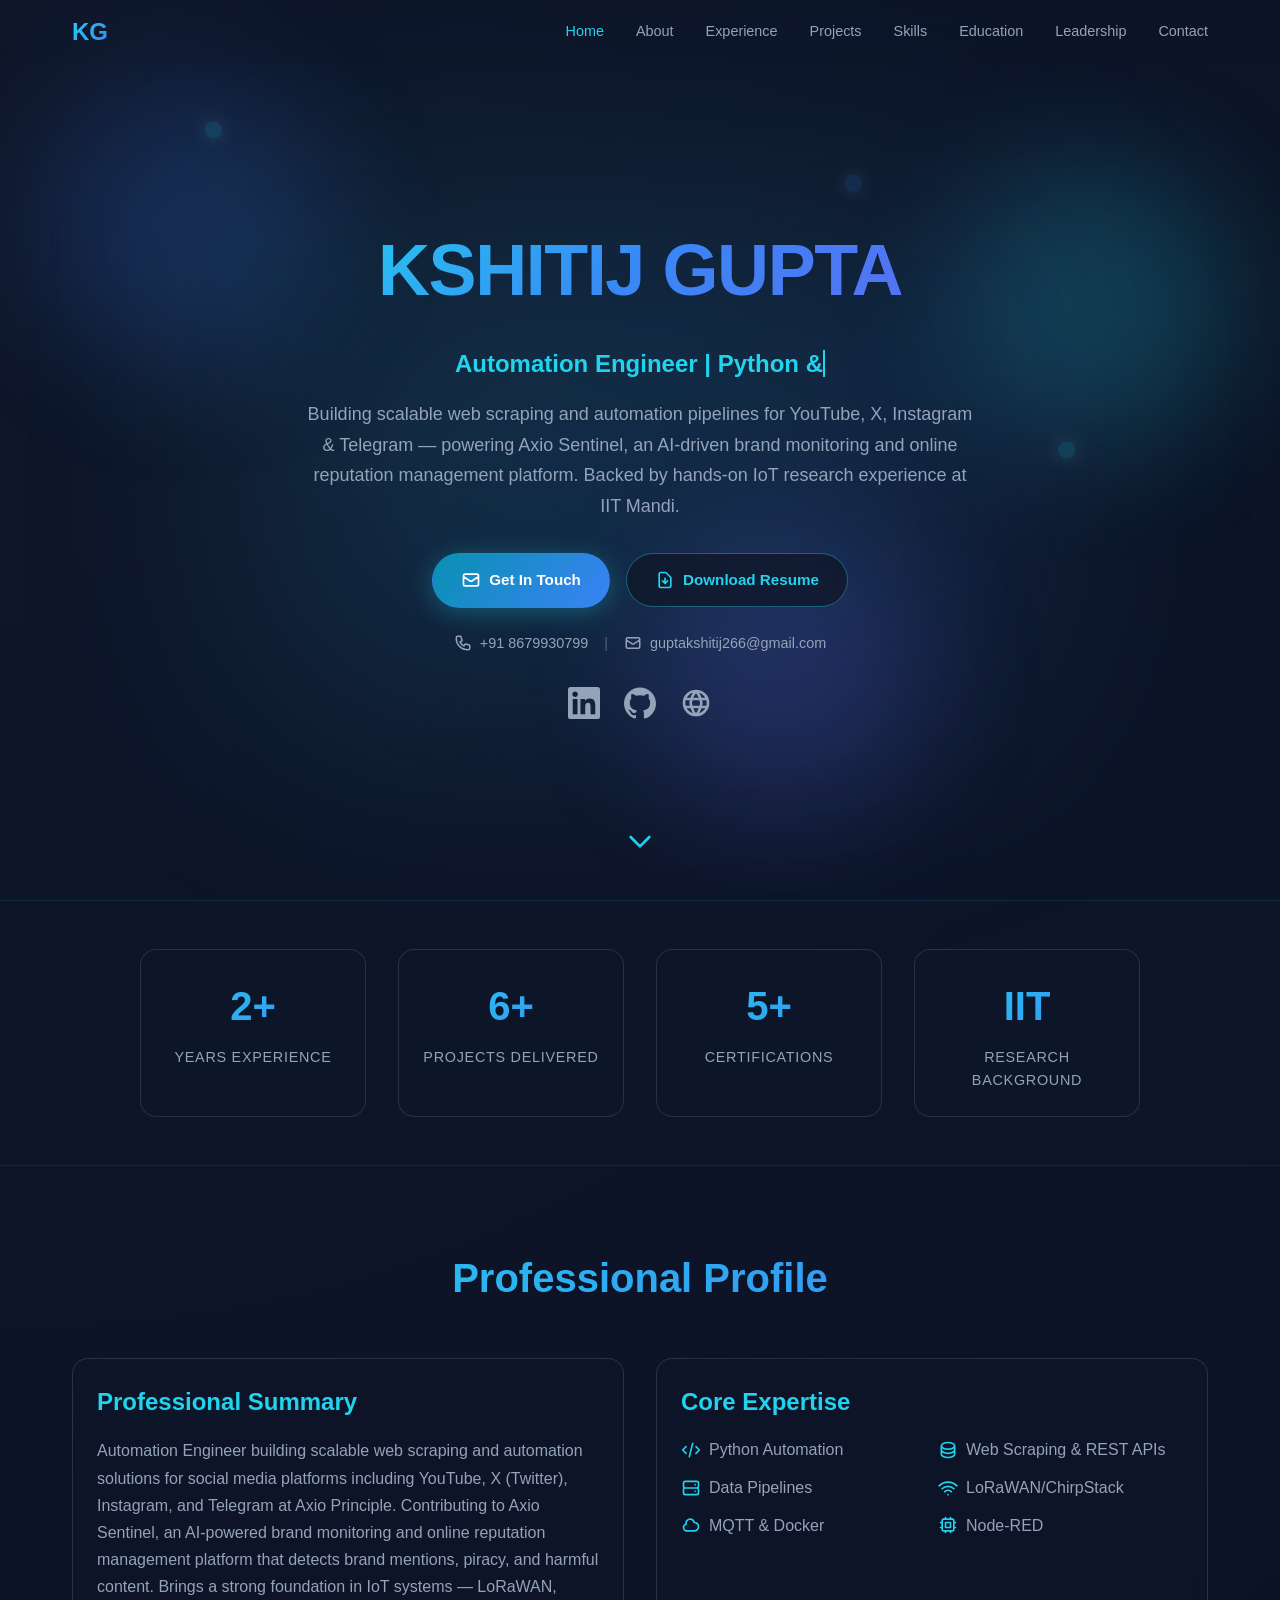
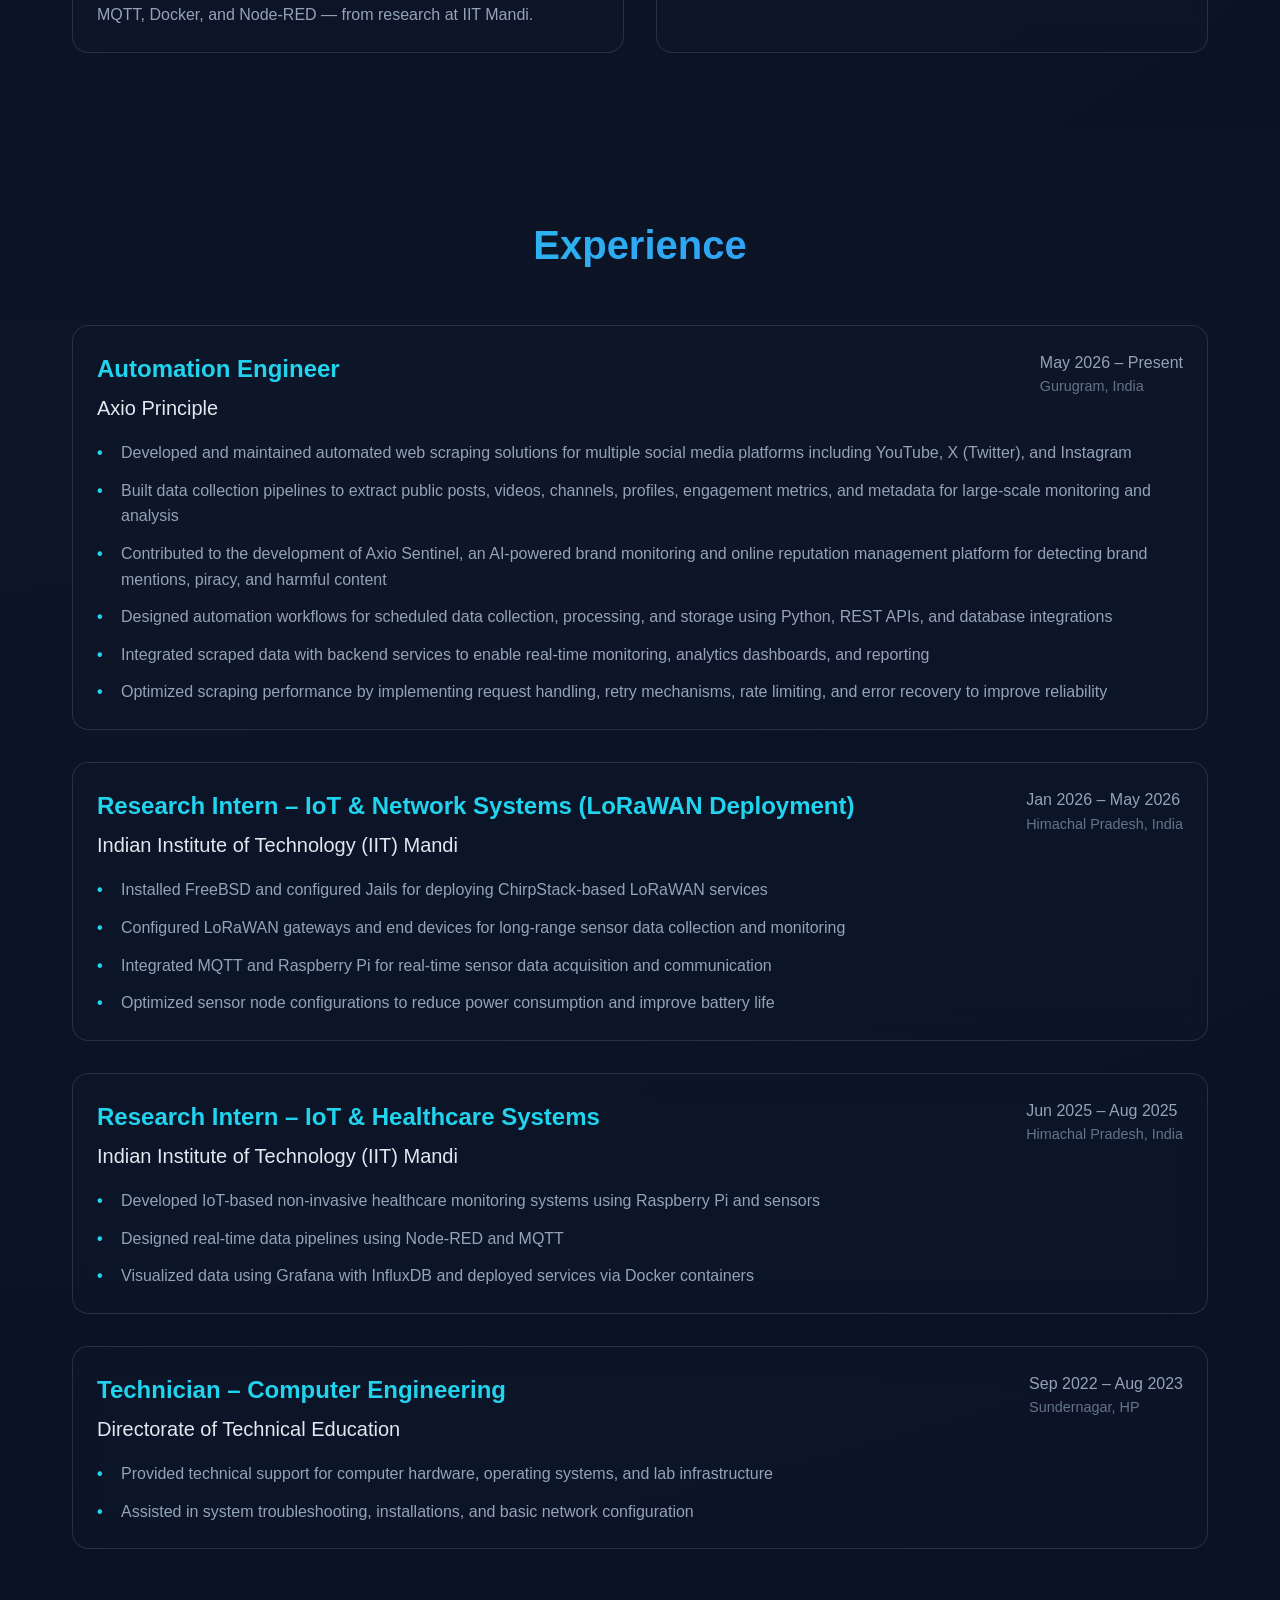
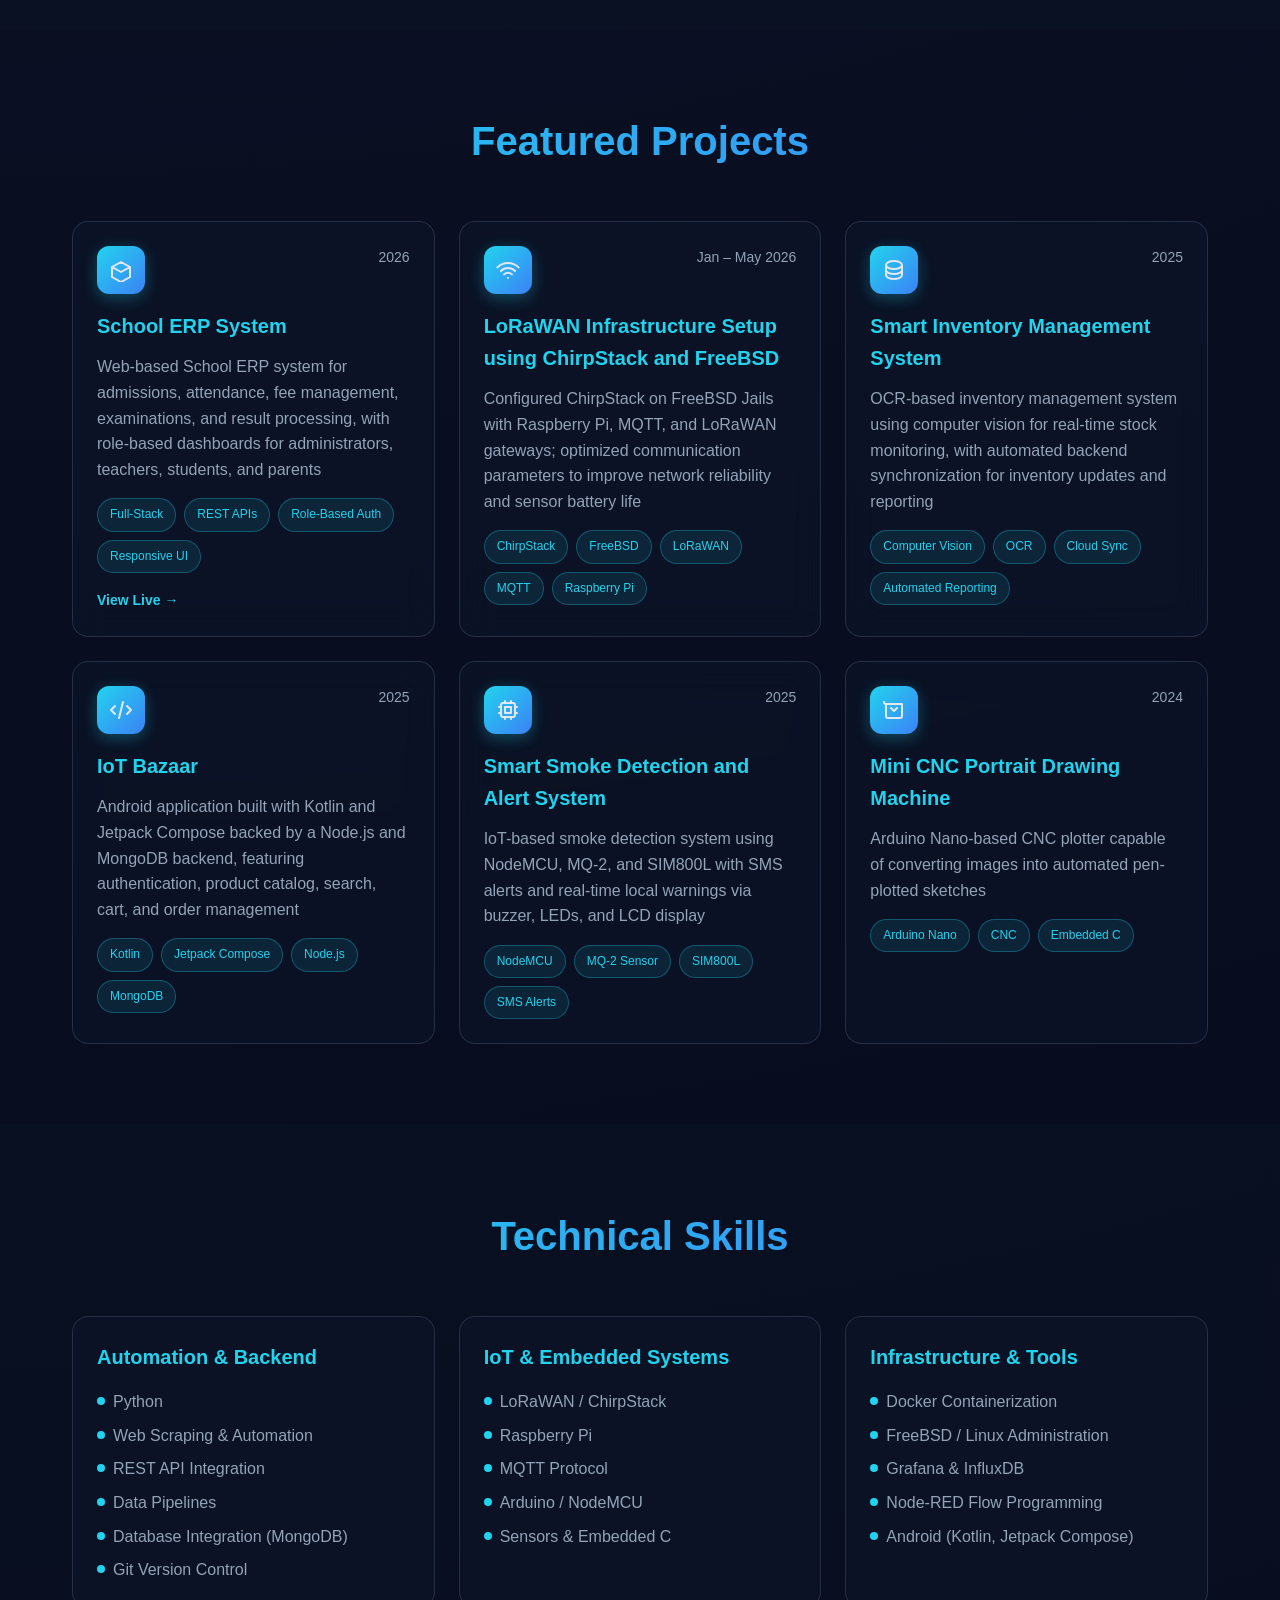
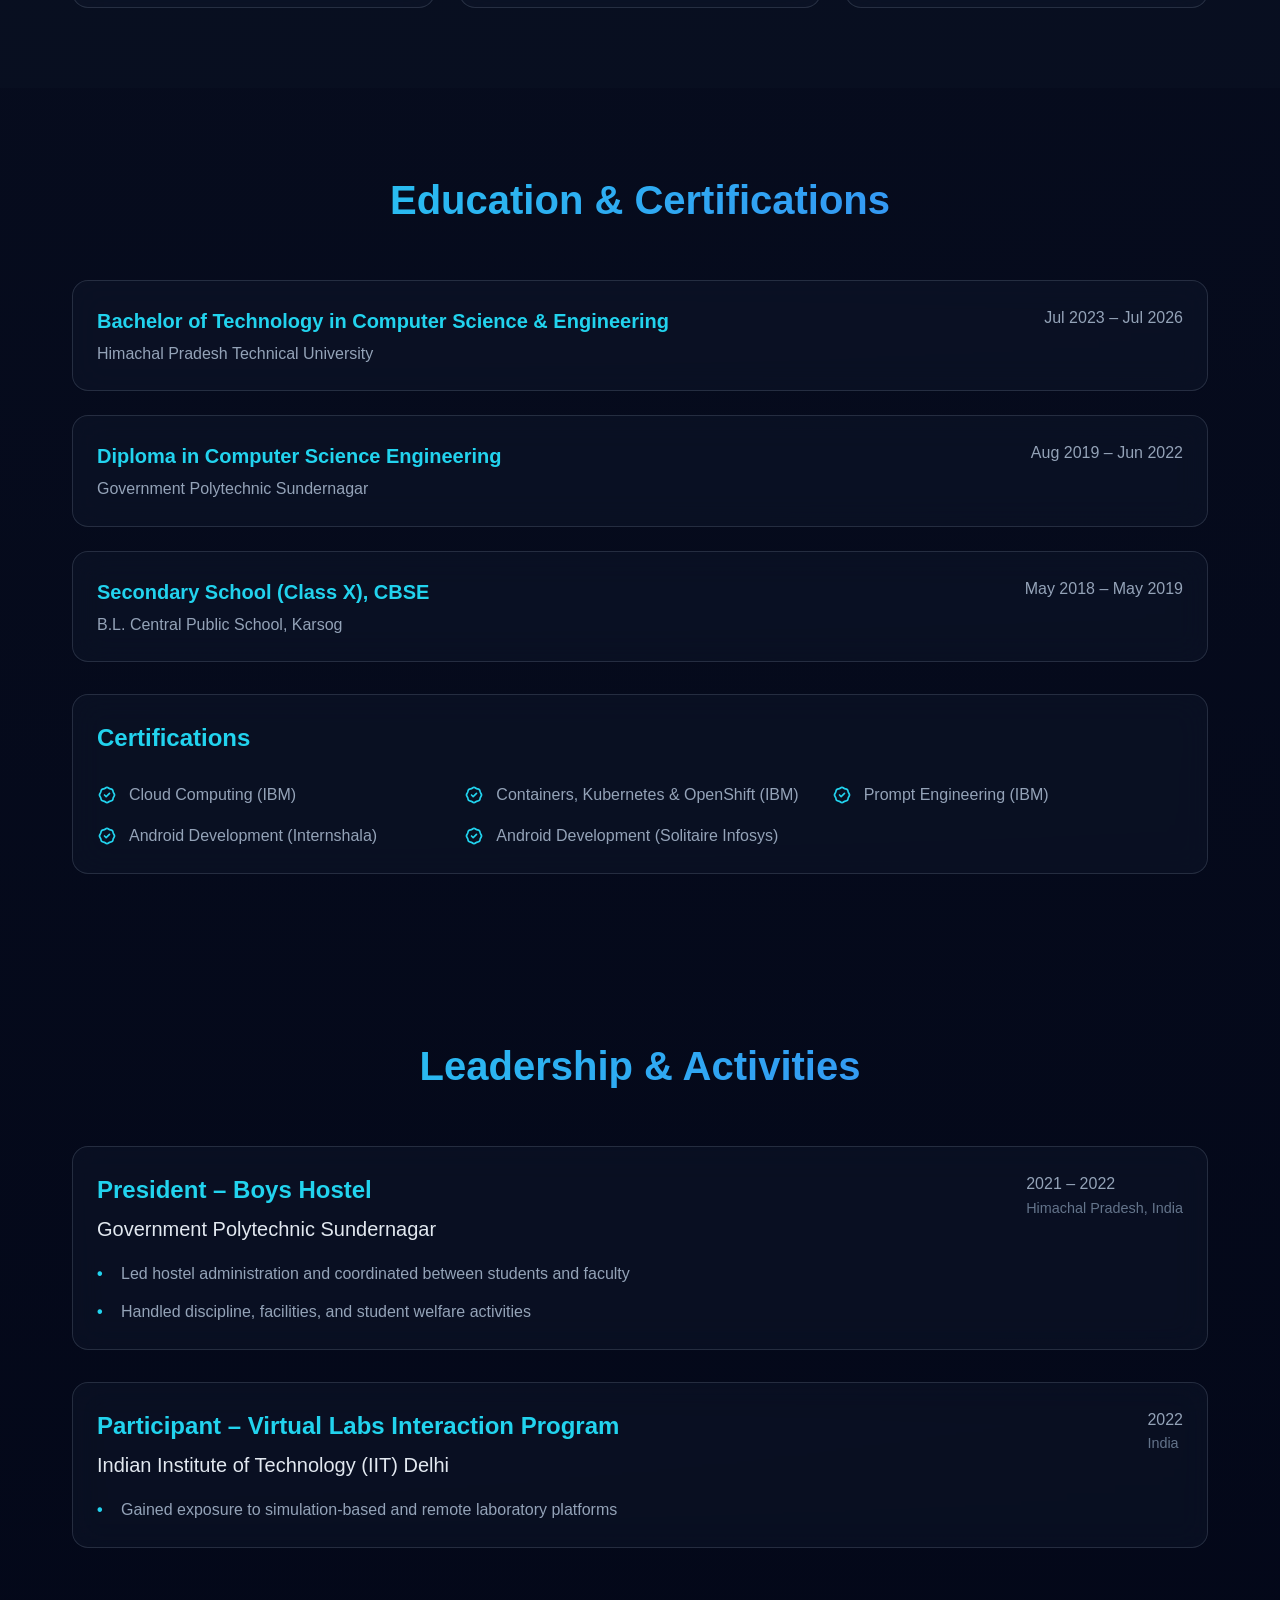
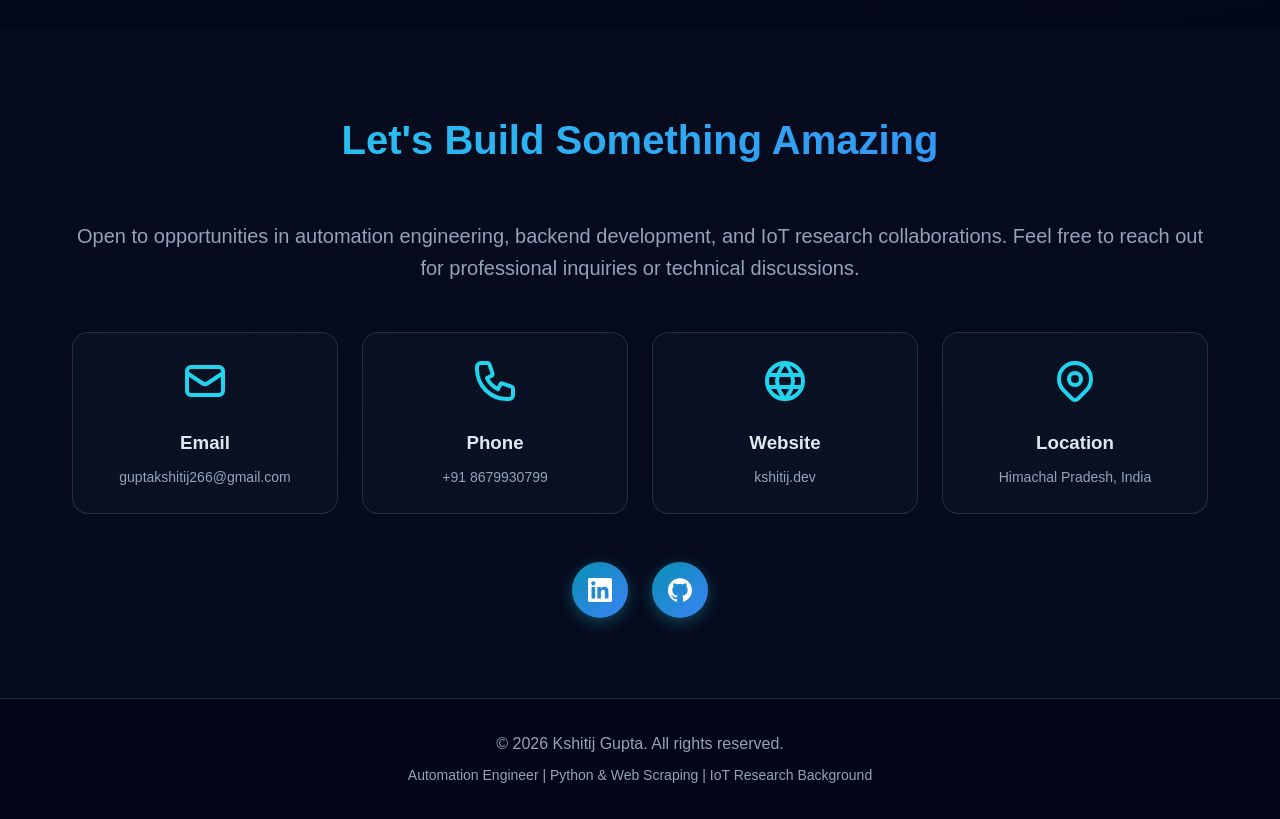
==== commit 7dcb1e84: "Merge remote resume update and add leadership/education details Resolves resume filename conflict in" ====
--- a/index.html
+++ b/index.html
@@ -62,6 +62,7 @@
         <a href="#projects" class="nav-link">Projects</a>
         <a href="#skills" class="nav-link">Skills</a>
         <a href="#education" class="nav-link">Education</a>
+        <a href="#leadership" class="nav-link">Leadership</a>
         <a href="#contact" class="nav-link">Contact</a>
       </nav>
       <button class="mobile-menu" id="mobileMenu" aria-label="Toggle menu">
@@ -436,6 +437,16 @@
               <p class="edu-date">Aug 2019 – Jun 2022</p>
             </div>
           </div>
+
+          <div class="card hover-lift">
+            <div class="edu-header">
+              <div class="edu-main">
+                <h3 class="edu-degree">Secondary School (Class X), CBSE</h3>
+                <p class="edu-school">B.L. Central Public School, Karsog</p>
+              </div>
+              <p class="edu-date">May 2018 – May 2019</p>
+            </div>
+          </div>
         </div>
 
         <div class="card hover-lift certifications">
@@ -466,6 +477,47 @@
       </div>
     </section>
 
+    <!-- Leadership & Activities Section -->
+    <section id="leadership" class="section">
+      <div class="wrap">
+        <h2 class="section-title">Leadership & Activities</h2>
+        <div class="experience-list">
+          <div class="card hover-lift">
+            <div class="exp-header">
+              <div class="exp-main">
+                <h3 class="exp-title">President – Boys Hostel</h3>
+                <p class="exp-company">Government Polytechnic Sundernagar</p>
+              </div>
+              <div class="exp-meta">
+                <p class="exp-date">2021 – 2022</p>
+                <p class="exp-location">Himachal Pradesh, India</p>
+              </div>
+            </div>
+            <ul class="exp-points">
+              <li>Led hostel administration and coordinated between students and faculty</li>
+              <li>Handled discipline, facilities, and student welfare activities</li>
+            </ul>
+          </div>
+
+          <div class="card hover-lift">
+            <div class="exp-header">
+              <div class="exp-main">
+                <h3 class="exp-title">Participant – Virtual Labs Interaction Program</h3>
+                <p class="exp-company">Indian Institute of Technology (IIT) Delhi</p>
+              </div>
+              <div class="exp-meta">
+                <p class="exp-date">2022</p>
+                <p class="exp-location">India</p>
+              </div>
+            </div>
+            <ul class="exp-points">
+              <li>Gained exposure to simulation-based and remote laboratory platforms</li>
+            </ul>
+          </div>
+        </div>
+      </div>
+    </section>
+
     <!-- Contact Section -->
     <section id="contact" class="section alt-bg">
       <div class="wrap contact-wrap">
